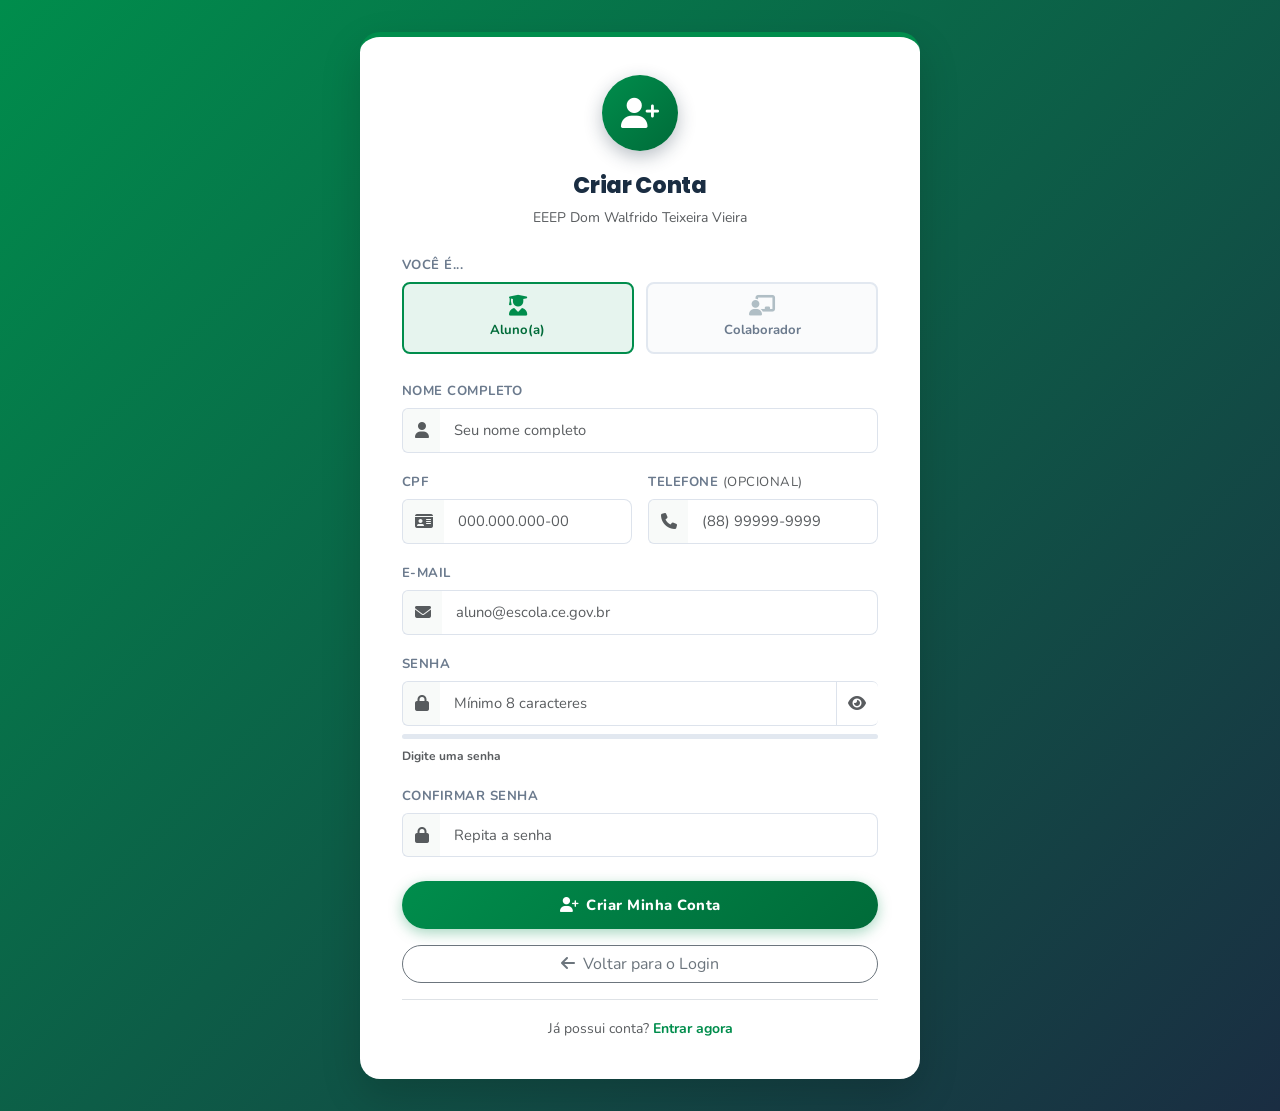
==== cadastro.html @ 2fcc6f38 "v2" ====
<!DOCTYPE html>
<html lang="pt-br">

<head>
    <meta charset="UTF-8">
    <meta name="viewport" content="width=device-width, initial-scale=1.0">
    <title>Cadastro — Ouvidoria EEEP Dom Walfrido</title>

    <link href="https://cdn.jsdelivr.net/npm/bootstrap@5.3.0/dist/css/bootstrap.min.css" rel="stylesheet">
    <link rel="stylesheet" href="https://cdnjs.cloudflare.com/ajax/libs/font-awesome/6.4.0/css/all.min.css">
    <link rel="stylesheet" href="https://cdnjs.cloudflare.com/ajax/libs/animate.css/4.1.1/animate.min.css">
    <link href="https://fonts.googleapis.com/css2?family=Nunito:wght@400;500;600;700;800&family=Poppins:wght@600;700;800&display=swap" rel="stylesheet">
    <link rel="stylesheet" href="assets/css/style.css">
    <style>
        /* Card de cadastro um pouco mais largo que o de login */
        .card-cadastro {
            background: var(--branco);
            border: none;
            border-radius: 20px;
            box-shadow: var(--sombra-lg);
            padding: 2.4rem 2.6rem;
            max-width: 560px;
            width: 100%;
            border-top: 5px solid var(--verde);
        }

        /* Fundo igual ao login */
        #tela-cadastro {
            background: linear-gradient(135deg, var(--verde) 0%, var(--azul) 100%);
            min-height: 100vh;
            display: flex;
            align-items: center;
            justify-content: center;
            padding: 2rem 1rem;
        }

        /* Indicador de força de senha */
        #forca-barra {
            height: 5px;
            border-radius: 99px;
            transition: all 0.4s ease;
            background: #e2e8f0;
        }
        #forca-barra.fraca   { background: #e74c3c; width: 33%;  }
        #forca-barra.media   { background: var(--dourado); width: 66%; }
        #forca-barra.forte   { background: var(--verde); width: 100%; }

        #forca-texto {
            font-size: .75rem;
            font-weight: 700;
            transition: color 0.3s;
        }

        /* Tipo de usuário */
        .tipo-selector {
            display: flex;
            gap: .75rem;
        }
        .tipo-btn {
            flex: 1;
            border: 2px solid #e2e8f0;
            border-radius: var(--radius-sm);
            padding: .7rem .5rem;
            text-align: center;
            cursor: pointer;
            transition: var(--transicao);
            font-size: .82rem;
            font-weight: 700;
            color: var(--texto-suave);
            background: #fafbfc;
        }
        .tipo-btn i {
            display: block;
            font-size: 1.3rem;
            margin-bottom: .3rem;
            color: #b0bec5;
            transition: var(--transicao);
        }
        .tipo-btn.ativo {
            border-color: var(--verde);
            background: var(--verde-claro);
            color: var(--verde-escuro);
        }
        .tipo-btn.ativo i { color: var(--verde); }
        input[type="radio"].tipo-radio { display: none; }
    </style>
</head>

<body>

    <!-- LOADER -->
    <div id="loader-overlay" class="d-none">
        <div class="spinner-border text-light" role="status"></div>
        <p>Criando sua conta...</p>
    </div>

    <section id="tela-cadastro" class="animate__animated animate__fadeIn">
        <div class="card-cadastro animate__animated animate__zoomIn">

            <!-- Cabeçalho -->
            <div class="text-center mb-4">
                <div class="login-icon" style="background: linear-gradient(135deg, var(--verde), var(--verde-escuro));">
                    <i class="fas fa-user-plus"></i>
                </div>
                <h2 class="login-titulo">Criar Conta</h2>
                <p class="text-muted small mb-0">EEEP Dom Walfrido Teixeira Vieira</p>
            </div>

            <!-- Feedback -->
            <div id="feedback-cadastro" class="d-none mb-3"></div>

            <form id="formCadastro" novalidate>

                <!-- Tipo de usuário -->
                <div class="mb-4">
                    <label class="form-label">Você é...</label>
                    <div class="tipo-selector">
                        <label class="tipo-btn ativo" id="btn-aluno">
                            <input class="tipo-radio" type="radio" name="tipo" value="aluno" checked>
                            <i class="fas fa-user-graduate"></i>
                            Aluno(a)
                        </label>
                        <label class="tipo-btn" id="btn-colaborador">
                            <input class="tipo-radio" type="radio" name="tipo" value="colaborador">
                            <i class="fas fa-chalkboard-teacher"></i>
                            Colaborador
                        </label>
                    </div>
                </div>

                <!-- Nome -->
                <div class="mb-3">
                    <label class="form-label">Nome Completo</label>
                    <div class="input-group">
                        <span class="input-group-text"><i class="fas fa-user text-muted"></i></span>
                        <input type="text" class="form-control" id="cadNome"
                            placeholder="Seu nome completo" required>
                    </div>
                </div>

                <!-- CPF e Telefone -->
                <div class="row g-3 mb-3">
                    <div class="col-md-6">
                        <label class="form-label">CPF</label>
                        <div class="input-group">
                            <span class="input-group-text"><i class="fas fa-id-card text-muted"></i></span>
                            <input type="text" class="form-control" id="cadCpf"
                                placeholder="000.000.000-00" maxlength="14" required>
                        </div>
                    </div>
                    <div class="col-md-6">
                        <label class="form-label">Telefone <span class="text-muted fw-normal">(opcional)</span></label>
                        <div class="input-group">
                            <span class="input-group-text"><i class="fas fa-phone text-muted"></i></span>
                            <input type="text" class="form-control" id="cadTelefone"
                                placeholder="(88) 99999-9999" maxlength="15">
                        </div>
                    </div>
                </div>

                <!-- E-mail -->
                <div class="mb-3">
                    <label class="form-label">E-mail</label>
                    <div class="input-group">
                        <span class="input-group-text"><i class="fas fa-envelope text-muted"></i></span>
                        <input type="email" class="form-control" id="cadEmail"
                            placeholder="aluno@escola.ce.gov.br" required>
                    </div>
                </div>

                <!-- Senha -->
                <div class="mb-1">
                    <label class="form-label">Senha</label>
                    <div class="input-group">
                        <span class="input-group-text"><i class="fas fa-lock text-muted"></i></span>
                        <input type="password" class="form-control" id="cadSenha"
                            placeholder="Mínimo 8 caracteres" required>
                        <button type="button" class="input-group-text bg-white border-start-0"
                            id="toggleSenha" style="cursor:pointer;">
                            <i class="fas fa-eye text-muted" id="iconeSenha"></i>
                        </button>
                    </div>
                </div>

                <!-- Força da senha -->
                <div class="mb-3">
                    <div id="forca-barra" class="mt-2 mb-1"></div>
                    <span id="forca-texto" class="text-muted">Digite uma senha</span>
                </div>

                <!-- Confirmar senha -->
                <div class="mb-4">
                    <label class="form-label">Confirmar Senha</label>
                    <div class="input-group">
                        <span class="input-group-text"><i class="fas fa-lock text-muted"></i></span>
                        <input type="password" class="form-control" id="cadConfirma"
                            placeholder="Repita a senha" required>
                    </div>
                    <div id="confirma-erro" class="d-none mt-1" style="font-size:.8rem; color:#e74c3c;">
                        <i class="fas fa-exclamation-circle me-1"></i>As senhas não coincidem.
                    </div>
                </div>

                <!-- Botão principal -->
                <button type="submit" class="btn-entrar w-100 mb-3">
                    <i class="fas fa-user-plus me-2"></i>Criar Minha Conta
                </button>

                <button type="button" class="btn btn-outline-secondary w-100 rounded-pill"
                    onclick="window.location.href='login.html'">
                    <i class="fas fa-arrow-left me-2"></i>Voltar para o Login
                </button>

                <div class="text-center border-top pt-3 mt-3">
                    <span class="small text-muted">Já possui conta? </span>
                    <a href="login.html" class="link-verde small">Entrar agora</a>
                </div>

            </form>
        </div>
    </section>

    <script src="https://code.jquery.com/jquery-3.7.1.min.js"></script>
    <script src="https://cdn.jsdelivr.net/npm/bootstrap@5.3.0/dist/js/bootstrap.bundle.min.js"></script>
    <script src="assets/js/cadastro.js"></script>
</body>
</html>
---- assets/css/style.css ----
/* ================================================
   OUVIDORIA DIGITAL — EEEP Dom Walfrido Teixeira
   Paleta oficial: Verde #008d4c · Azul #1a2d42
   ================================================ */

@import url('https://fonts.googleapis.com/css2?family=Nunito:wght@400;500;600;700;800&family=Poppins:wght@600;700;800&display=swap');

/* --- VARIÁVEIS -------------------------------- */
:root {
    --verde:        #008d4c;
    --verde-escuro: #006b39;
    --verde-claro:  #e6f4ee;
    --verde-borda:  #b3ddc8;
    --azul:         #1a2d42;
    --azul-medio:   #253d57;
    --dourado:      #f0b429;
    --dourado-claro:#fff8e6;
    --fundo:        #f0f4f2;
    --branco:       #ffffff;
    --texto:        #2c3e50;
    --texto-suave:  #6b7a8d;
    --sombra-sm:    0 2px 8px rgba(0,0,0,0.08);
    --sombra-md:    0 6px 20px rgba(0,0,0,0.12);
    --sombra-lg:    0 16px 40px rgba(0,0,0,0.16);
    --radius:       14px;
    --radius-sm:    8px;
    --transicao:    all 0.28s cubic-bezier(.4,0,.2,1);
}

/* --- RESET GLOBAL ----------------------------- */
*, *::before, *::after { box-sizing: border-box; margin: 0; padding: 0; }

body {
    font-family: 'Nunito', sans-serif;
    background: var(--fundo);
    color: var(--texto);
    overflow-x: hidden;
}

/* ================================================
   LOADER
   ================================================ */
#loader-overlay {
    position: fixed; inset: 0;
    background: rgba(0,141,76,0.96);
    z-index: 9999;
    display: flex;
    align-items: center;
    justify-content: center;
    flex-direction: column;
    gap: 1rem;
    backdrop-filter: blur(6px);
}
#loader-overlay .spinner-border { width: 3.5rem; height: 3.5rem; border-width: .35em; }
#loader-overlay p { color: #fff; font-weight: 700; font-size: 1rem; letter-spacing: .5px; margin: 0; }

/* ================================================
   TELA DE APRESENTAÇÃO (HERO)
   ================================================ */
#tela-apresentacao {
    background: url('../img/escola.jpg') center/cover no-repeat;
    min-height: 100vh;
    position: relative;
}
.hero-overlay {
    min-height: 100vh;
    background: linear-gradient(
        135deg,
        rgba(0,141,76,0.82) 0%,
        rgba(26,45,66,0.88) 100%
    );
    display: flex;
    align-items: center;
    justify-content: center;
    padding: 2rem 1rem;
}

/* Card hero */
.card-hero {
    background: rgba(255,255,255,0.97);
    border: none;
    border-radius: 20px;
    box-shadow: var(--sombra-lg);
    padding: 2.5rem 2.8rem;
    max-width: 680px;
    width: 100%;
    border-top: 5px solid var(--verde);
    position: relative;
    overflow: hidden;
}
.card-hero::before {
    content: '';
    position: absolute;
    top: -60px; right: -60px;
    width: 160px; height: 160px;
    border-radius: 50%;
    background: var(--verde-claro);
    z-index: 0;
}

.hero-icon {
    width: 80px; height: 80px;
    background: linear-gradient(135deg, var(--verde), var(--verde-escuro));
    border-radius: 50%;
    display: flex; align-items: center; justify-content: center;
    font-size: 2rem; color: #fff;
    margin: 0 auto 1.2rem;
    box-shadow: 0 6px 20px rgba(0,141,76,0.35);
    position: relative; z-index: 1;
}

.hero-titulo {
    font-family: 'Poppins', sans-serif;
    font-size: 1.7rem;
    font-weight: 800;
    color: var(--verde);
    position: relative; z-index: 1;
}
.hero-subtitulo {
    color: var(--texto-suave);
    font-size: .95rem;
    font-weight: 600;
    letter-spacing: .3px;
    position: relative; z-index: 1;
}
.hero-desc {
    font-size: .93rem;
    color: #4a5568;
    line-height: 1.65;
    position: relative; z-index: 1;
}

/* Botões de escolha */
.btn-hero {
    border: 2px solid;
    border-radius: var(--radius);
    padding: 1.1rem 1rem;
    font-weight: 700;
    font-size: .9rem;
    letter-spacing: .3px;
    transition: var(--transicao);
    display: flex; flex-direction: column;
    align-items: center; gap: .4rem;
    width: 100%;
}
.btn-hero i { font-size: 1.6rem; }
.btn-hero-anonimo {
    border-color: var(--verde);
    color: var(--verde);
    background: transparent;
}
.btn-hero-anonimo:hover {
    background: var(--verde);
    color: #fff;
    transform: translateY(-3px);
    box-shadow: 0 8px 20px rgba(0,141,76,0.3);
}
.btn-hero-login {
    background: var(--verde);
    border-color: var(--verde);
    color: #fff;
}
.btn-hero-login:hover {
    background: var(--verde-escuro);
    border-color: var(--verde-escuro);
    transform: translateY(-3px);
    box-shadow: 0 8px 20px rgba(0,141,76,0.3);
}

/* Chips de tipo */
.tipo-chips {
    display: flex;
    flex-wrap: wrap;
    gap: .5rem;
    justify-content: center;
    margin-bottom: 1.4rem;
}
.chip {
    font-size: .75rem;
    font-weight: 700;
    padding: .3rem .75rem;
    border-radius: 99px;
    letter-spacing: .3px;
}
.chip-verde   { background: var(--verde-claro); color: var(--verde-escuro); }
.chip-amarelo { background: var(--dourado-claro); color: #a05c00; }
.chip-azul    { background: #e8eef5; color: var(--azul); }
.chip-vermelho{ background: #fdecea; color: #c0392b; }

/* ================================================
   TELA DE LOGIN
   ================================================ */
#tela-login {
    background: linear-gradient(135deg, var(--verde) 0%, var(--azul) 100%);
    min-height: 100vh;
    display: flex;
    align-items: center;
    justify-content: center;
    padding: 2rem 1rem;
}

.card-login {
    background: var(--branco);
    border: none;
    border-radius: 20px;
    box-shadow: var(--sombra-lg);
    padding: 2.6rem 2.4rem;
    max-width: 440px;
    width: 100%;
    border-top: 5px solid var(--dourado);
}

.login-icon {
    width: 76px; height: 76px;
    background: linear-gradient(135deg, var(--azul), var(--azul-medio));
    border-radius: 50%;
    display: flex; align-items: center; justify-content: center;
    font-size: 1.9rem; color: #fff;
    margin: 0 auto 1.3rem;
    box-shadow: 0 6px 18px rgba(26,45,66,0.3);
}

.login-titulo {
    font-family: 'Poppins', sans-serif;
    font-weight: 800;
    font-size: 1.4rem;
    color: var(--azul);
    letter-spacing: -.3px;
}

/* Inputs customizados */
.form-control, .form-select {
    border-radius: var(--radius-sm);
    border: 1.5px solid #dde3ec;
    padding: .65rem .9rem;
    font-size: .92rem;
    font-family: 'Nunito', sans-serif;
    transition: var(--transicao);
}
.form-control:focus, .form-select:focus {
    border-color: var(--verde);
    box-shadow: 0 0 0 3px rgba(0,141,76,0.12);
    outline: none;
}
.input-group-text {
    border: 1.5px solid #dde3ec;
    background: #f8faf9;
    border-right: none;
}
.input-group .form-control {
    border-left: none;
}

.form-label {
    font-size: .82rem;
    font-weight: 700;
    text-transform: uppercase;
    letter-spacing: .5px;
    color: var(--texto-suave);
    margin-bottom: .4rem;
}

/* Botão login principal */
.btn-entrar {
    background: linear-gradient(135deg, var(--verde), var(--verde-escuro));
    border: none;
    border-radius: 99px;
    padding: .8rem 1.5rem;
    font-weight: 800;
    font-size: .92rem;
    letter-spacing: .5px;
    color: #fff;
    transition: var(--transicao);
    box-shadow: 0 4px 14px rgba(0,141,76,0.35);
}
.btn-entrar:hover {
    transform: translateY(-2px);
    box-shadow: 0 8px 22px rgba(0,141,76,0.4);
    color: #fff;
}
.btn-entrar:active { transform: scale(.97); }

.link-verde { color: var(--verde); font-weight: 700; text-decoration: none; }
.link-verde:hover { color: var(--verde-escuro); text-decoration: underline; }
.link-suave { color: var(--texto-suave); font-size: .85rem; text-decoration: none; }
.link-suave:hover { color: var(--verde); }

/* ================================================
   NAVBAR
   ================================================ */
.navbar-eeep {
    background: var(--azul) !important;
    border-bottom: 3px solid var(--verde);
    padding: .6rem 1.5rem;
    position: sticky;
    top: 0;
    z-index: 1030;
    box-shadow: 0 2px 12px rgba(0,0,0,0.2);
}
.navbar-brand-texto {
    font-family: 'Poppins', sans-serif;
    font-size: 1.05rem;
    font-weight: 800;
    color: #fff !important;
    letter-spacing: .3px;
    display: flex;
    align-items: center;
    gap: .6rem;
}
.navbar-brand-texto .badge-escola {
    font-size: .65rem;
    font-weight: 700;
    background: var(--verde);
    color: #fff;
    border-radius: 6px;
    padding: .25rem .55rem;
    letter-spacing: .3px;
}
.btn-sair {
    background: transparent;
    border: 1.5px solid rgba(255,255,255,.3);
    color: rgba(255,255,255,.85);
    font-size: .82rem;
    font-weight: 700;
    border-radius: 99px;
    padding: .35rem .9rem;
    transition: var(--transicao);
}
.btn-sair:hover {
    background: rgba(255,255,255,.1);
    border-color: rgba(255,255,255,.6);
    color: #fff;
}

/* ================================================
   SIDEBAR
   ================================================ */
.sidebar {
    background: var(--branco);
    border-right: 1px solid #e2e8f0;
    height: calc(100vh - 58px);
    position: sticky;
    top: 58px;
    overflow-y: auto;
    padding: 1rem 0;
}

.sidebar-label {
    font-size: .7rem;
    font-weight: 800;
    letter-spacing: 1.2px;
    color: #b0bec5;
    text-transform: uppercase;
    padding: .8rem 1.4rem .3rem;
    margin-top: .5rem;
}

.sidebar .nav-link {
    display: flex;
    align-items: center;
    gap: .75rem;
    color: var(--texto-suave);
    font-size: .9rem;
    font-weight: 600;
    padding: .7rem 1.4rem;
    border-radius: 0;
    border-left: 3px solid transparent;
    transition: var(--transicao);
    margin: .1rem 0;
}
.sidebar .nav-link i {
    width: 20px;
    text-align: center;
    font-size: 1rem;
    color: #b0bec5;
    transition: var(--transicao);
}
.sidebar .nav-link:hover {
    background: var(--verde-claro);
    color: var(--verde);
    border-left-color: var(--verde-borda);
}
.sidebar .nav-link:hover i { color: var(--verde); }
.sidebar .nav-link.active {
    background: var(--verde-claro);
    color: var(--verde-escuro);
    border-left-color: var(--verde);
    font-weight: 800;
}
.sidebar .nav-link.active i { color: var(--verde); }

/* ================================================
   ÁREA PRINCIPAL (MAIN)
   ================================================ */
.main-content {
    padding: 2rem 1.8rem;
    min-height: calc(100vh - 58px);
}

/* Cabeçalho de seção */
.section-header {
    display: flex;
    align-items: center;
    justify-content: space-between;
    margin-bottom: 1.8rem;
    padding-bottom: 1rem;
    border-bottom: 2px solid #e8eef4;
}
.section-title {
    font-family: 'Poppins', sans-serif;
    font-size: 1.35rem;
    font-weight: 800;
    color: var(--azul);
    margin: 0;
}
.section-title span {
    font-size: .8rem;
    font-weight: 600;
    color: var(--texto-suave);
    display: block;
    margin-top: .1rem;
    font-family: 'Nunito', sans-serif;
}

/* ================================================
   CARDS DE ESTATÍSTICAS
   ================================================ */
.stat-card {
    background: var(--branco);
    border-radius: var(--radius);
    padding: 1.4rem 1.6rem;
    box-shadow: var(--sombra-sm);
    border: 1px solid #edf2f7;
    position: relative;
    overflow: hidden;
    transition: var(--transicao);
}
.stat-card:hover {
    transform: translateY(-3px);
    box-shadow: var(--sombra-md);
}
.stat-card::after {
    content: '';
    position: absolute;
    top: 0; left: 0;
    width: 4px; height: 100%;
}
.stat-card.verde::after  { background: var(--verde); }
.stat-card.azul::after   { background: var(--azul); }
.stat-card.dourado::after{ background: var(--dourado); }
.stat-card.vermelho::after{ background: #e74c3c; }

.stat-label {
    font-size: .72rem;
    font-weight: 800;
    text-transform: uppercase;
    letter-spacing: .8px;
    color: var(--texto-suave);
    margin-bottom: .4rem;
}
.stat-valor {
    font-family: 'Poppins', sans-serif;
    font-size: 2rem;
    font-weight: 800;
    color: var(--azul);
    line-height: 1;
}
.stat-icone {
    position: absolute;
    top: 1.2rem; right: 1.2rem;
    font-size: 2rem;
    opacity: .1;
    color: var(--azul);
}

/* ================================================
   CARDS GENÉRICOS
   ================================================ */
.card-secao {
    background: var(--branco);
    border-radius: var(--radius);
    box-shadow: var(--sombra-sm);
    border: 1px solid #edf2f7;
    overflow: hidden;
}
.card-secao .card-header-custom {
    padding: 1.1rem 1.5rem;
    border-bottom: 1px solid #edf2f7;
    font-weight: 700;
    font-size: .9rem;
    color: var(--azul);
    background: #fafbfc;
    display: flex;
    align-items: center;
    gap: .5rem;
}
.card-secao .card-body-custom {
    padding: 1.5rem;
}

/* ================================================
   TABELAS
   ================================================ */
.tabela-custom {
    width: 100%;
    border-collapse: separate;
    border-spacing: 0;
    font-size: .88rem;
}
.tabela-custom thead th {
    background: #f8fafc;
    color: var(--texto-suave);
    font-size: .72rem;
    font-weight: 800;
    text-transform: uppercase;
    letter-spacing: .8px;
    padding: .85rem 1rem;
    border-bottom: 2px solid #e2e8f0;
}
.tabela-custom tbody tr {
    transition: var(--transicao);
}
.tabela-custom tbody tr:hover {
    background: var(--verde-claro);
}
.tabela-custom tbody td {
    padding: .85rem 1rem;
    border-bottom: 1px solid #f0f4f2;
    vertical-align: middle;
    color: var(--texto);
}
.protocolo-badge {
    font-family: 'Poppins', sans-serif;
    font-size: .82rem;
    font-weight: 700;
    color: var(--azul);
    background: #e8eef5;
    border-radius: 6px;
    padding: .2rem .55rem;
}

/* Badges de status e tipo */
.badge-status, .badge-tipo {
    font-size: .72rem;
    font-weight: 700;
    padding: .35rem .7rem;
    border-radius: 99px;
    letter-spacing: .2px;
}
.s-recebido    { background: #e3f2fd; color: #1565c0; }
.s-analise     { background: #fff8e1; color: #f57f17; }
.s-andamento   { background: #e8f5e9; color: #2e7d32; }
.s-concluido   { background: #e8f5e9; color: #1b5e20; }
.s-arquivado   { background: #f3e5f5; color: #6a1b9a; }

.t-reclamacao { background: #fdecea; color: #c0392b; }
.t-sugestao   { background: #e8f5e9; color: #1b7a3e; }
.t-denuncia   { background: #fef9e7; color: #9a7d0a; }
.t-elogio     { background: #e8f4fd; color: #1a6ea5; }

/* ================================================
   BOTÕES GERAIS
   ================================================ */
.btn-verde {
    background: var(--verde);
    border: none;
    color: #fff;
    font-weight: 700;
    border-radius: var(--radius-sm);
    padding: .6rem 1.3rem;
    font-size: .88rem;
    transition: var(--transicao);
}
.btn-verde:hover {
    background: var(--verde-escuro);
    color: #fff;
    transform: translateY(-1px);
    box-shadow: 0 4px 12px rgba(0,141,76,0.3);
}
.btn-verde-outline {
    background: transparent;
    border: 1.5px solid var(--verde);
    color: var(--verde);
    font-weight: 700;
    border-radius: var(--radius-sm);
    padding: .6rem 1.3rem;
    font-size: .88rem;
    transition: var(--transicao);
}
.btn-verde-outline:hover {
    background: var(--verde);
    color: #fff;
}
.btn-azul {
    background: var(--azul);
    border: none;
    color: #fff;
    font-weight: 700;
    border-radius: var(--radius-sm);
    padding: .6rem 1.3rem;
    font-size: .88rem;
    transition: var(--transicao);
}
.btn-azul:hover {
    background: var(--azul-medio);
    color: #fff;
    transform: translateY(-1px);
}
.btn-sm-icone {
    width: 34px; height: 34px;
    border-radius: var(--radius-sm);
    border: 1.5px solid #e2e8f0;
    background: #fff;
    color: var(--texto-suave);
    display: inline-flex; align-items: center; justify-content: center;
    font-size: .85rem;
    transition: var(--transicao);
}
.btn-sm-icone:hover {
    background: var(--verde-claro);
    border-color: var(--verde-borda);
    color: var(--verde);
}

/* ================================================
   FORMULÁRIO DE MANIFESTAÇÃO
   ================================================ */
.form-manifestacao .form-control,
.form-manifestacao .form-select {
    border-radius: var(--radius-sm);
}
.form-manifestacao textarea { resize: vertical; min-height: 120px; }

.switch-anonimo {
    border: 1.5px solid var(--dourado);
    border-left: 5px solid var(--dourado);
    background: var(--dourado-claro);
    border-radius: var(--radius-sm);
    padding: .9rem 1.1rem;
    margin-bottom: 1.2rem;
    display: flex;
    align-items: center;
    gap: .75rem;
}
.switch-anonimo .form-check-input:checked {
    background-color: var(--dourado);
    border-color: var(--dourado);
}
.switch-anonimo label {
    font-weight: 700;
    font-size: .9rem;
    color: #8a6000;
    cursor: pointer;
}

/* ================================================
   BUSCA DE PROTOCOLO
   ================================================ */
.card-protocolo {
    max-width: 560px;
    margin: 0 auto;
}
.resultado-protocolo {
    border: 1.5px solid var(--verde-borda);
    border-radius: var(--radius);
    padding: 1.4rem;
    background: var(--verde-claro);
}
.resultado-protocolo .titulo-proto {
    font-weight: 800;
    color: var(--verde-escuro);
    display: flex; align-items: center; gap: .5rem;
    margin-bottom: .8rem;
}
.resultado-protocolo .info-row {
    display: flex;
    justify-content: space-between;
    font-size: .88rem;
    border-bottom: 1px solid var(--verde-borda);
    padding: .4rem 0;
}
.resultado-protocolo .info-row:last-child { border: none; }
.resultado-protocolo .info-row strong { color: var(--azul); font-weight: 700; }

/* ================================================
   PERFIL
   ================================================ */
.avatar-perfil {
    width: 90px; height: 90px;
    background: linear-gradient(135deg, var(--verde), var(--azul));
    border-radius: 50%;
    display: flex; align-items: center; justify-content: center;
    font-size: 2.4rem; color: #fff;
    margin: 0 auto 1rem;
    box-shadow: 0 6px 18px rgba(0,0,0,0.15);
}

/* ================================================
   ALERT & FEEDBACK
   ================================================ */
.alerta-sucesso {
    background: var(--verde-claro);
    border: 1.5px solid var(--verde-borda);
    border-left: 5px solid var(--verde);
    border-radius: var(--radius-sm);
    padding: 1rem 1.2rem;
    color: var(--verde-escuro);
    font-weight: 600;
    font-size: .9rem;
}
.alerta-erro {
    background: #fdecea;
    border: 1.5px solid #f5c6cb;
    border-left: 5px solid #e74c3c;
    border-radius: var(--radius-sm);
    padding: 1rem 1.2rem;
    color: #c0392b;
    font-weight: 600;
    font-size: .9rem;
}

/* ================================================
   RESPONSIVIDADE
   ================================================ */
@media (max-width: 768px) {
    .sidebar {
        position: relative !important;
        top: 0;
        height: auto;
        border-right: none;
        border-bottom: 1px solid #e2e8f0;
    }
    .main-content { padding: 1.2rem 1rem; }
    .card-hero { padding: 1.8rem 1.4rem; }
    .card-login { padding: 2rem 1.5rem; }
    .section-title { font-size: 1.15rem; }
}

/* ================================================
   ANIMAÇÕES
   ================================================ */
@keyframes fadeSlideUp {
    from { opacity: 0; transform: translateY(16px); }
    to   { opacity: 1; transform: translateY(0); }
}
.fade-in-up {
    animation: fadeSlideUp .4s ease both;
}

/* Scrollbar personalizado */
::-webkit-scrollbar { width: 6px; height: 6px; }
::-webkit-scrollbar-track { background: #f0f4f2; }
::-webkit-scrollbar-thumb { background: var(--verde-borda); border-radius: 99px; }
::-webkit-scrollbar-thumb:hover { background: var(--verde); }
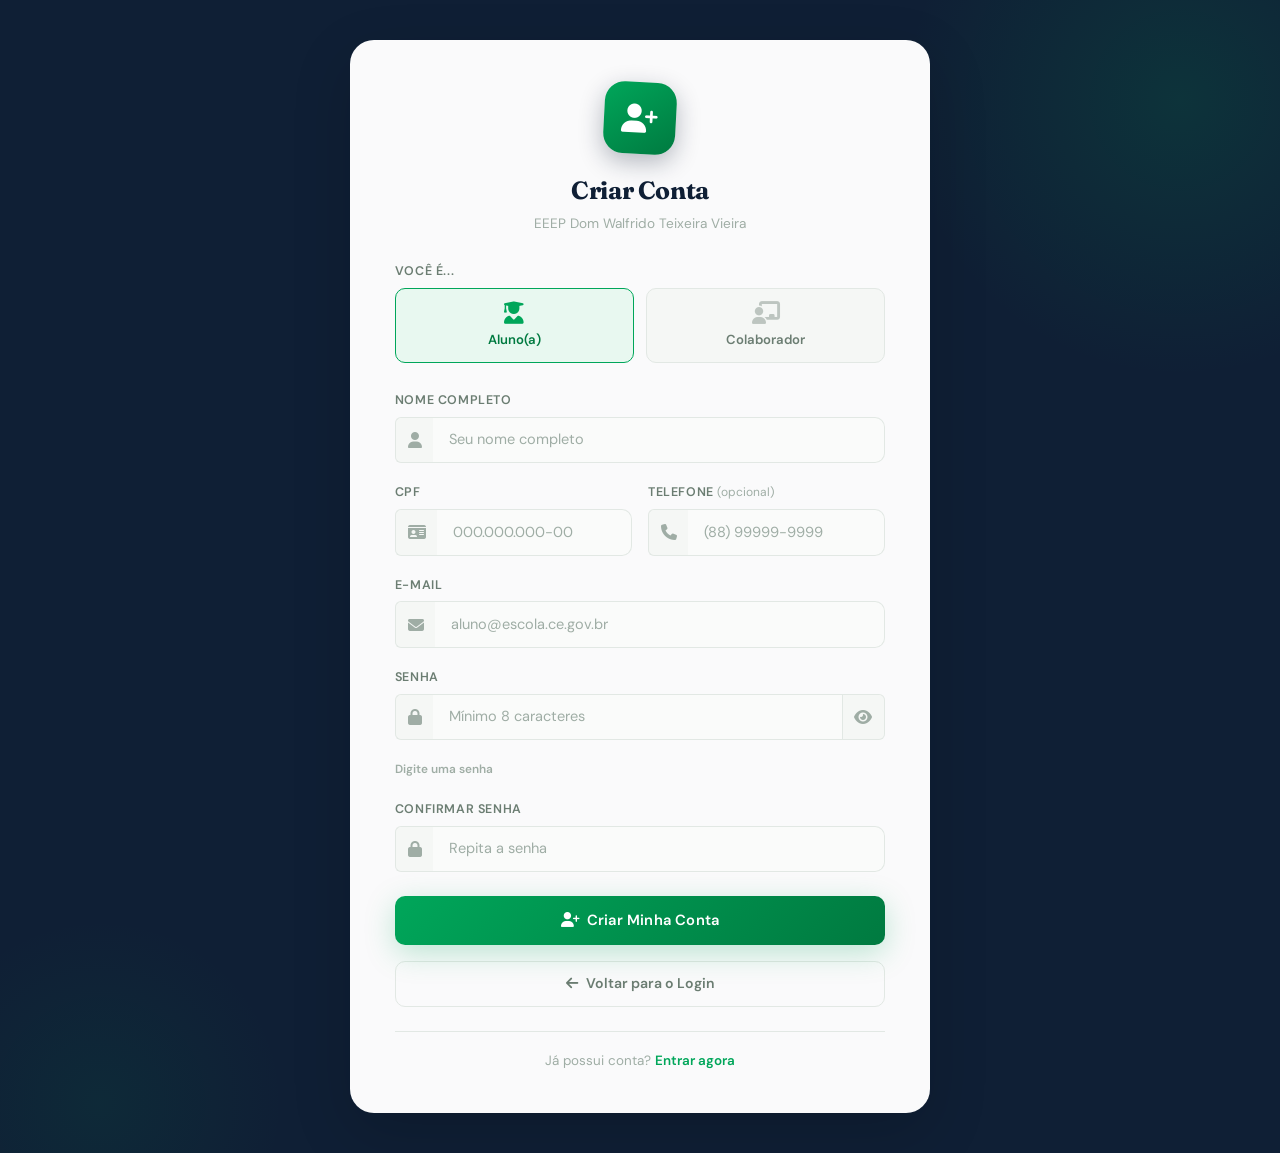
==== commit c7de4143: "v6" ====
--- a/cadastro.html
+++ b/cadastro.html
@@ -1,227 +1,218 @@
 <!DOCTYPE html>
 <html lang="pt-br">
-
 <head>
     <meta charset="UTF-8">
     <meta name="viewport" content="width=device-width, initial-scale=1.0">
     <title>Cadastro — Ouvidoria EEEP Dom Walfrido</title>
-
     <link href="https://cdn.jsdelivr.net/npm/bootstrap@5.3.0/dist/css/bootstrap.min.css" rel="stylesheet">
     <link rel="stylesheet" href="https://cdnjs.cloudflare.com/ajax/libs/font-awesome/6.4.0/css/all.min.css">
     <link rel="stylesheet" href="https://cdnjs.cloudflare.com/ajax/libs/animate.css/4.1.1/animate.min.css">
-    <link href="https://fonts.googleapis.com/css2?family=Nunito:wght@400;500;600;700;800&family=Poppins:wght@600;700;800&display=swap" rel="stylesheet">
+    <link href="https://fonts.googleapis.com/css2?family=DM+Sans:opsz,wght@9..40,300;9..40,400;9..40,500;9..40,600;9..40,700&family=Fraunces:opsz,wght@9..144,300;9..144,600;9..144,700&display=swap" rel="stylesheet">
     <link rel="stylesheet" href="assets/css/style.css">
     <style>
-        /* Card de cadastro um pouco mais largo que o de login */
-        .card-cadastro {
-            background: var(--branco);
-            border: none;
-            border-radius: 20px;
-            box-shadow: var(--sombra-lg);
-            padding: 2.4rem 2.6rem;
-            max-width: 560px;
-            width: 100%;
-            border-top: 5px solid var(--verde);
-        }
-
-        /* Fundo igual ao login */
         #tela-cadastro {
-            background: linear-gradient(135deg, var(--verde) 0%, var(--azul) 100%);
+            background: var(--azul);
             min-height: 100vh;
             display: flex;
             align-items: center;
             justify-content: center;
-            padding: 2rem 1rem;
-        }
-
-        /* Indicador de força de senha */
+            padding: 2.5rem 1rem;
+            position: relative;
+            overflow: hidden;
+        }
+        #tela-cadastro::before {
+            content: '';
+            position: absolute;
+            width: 600px; height: 600px;
+            border-radius: 50%;
+            background: radial-gradient(circle, rgba(0,166,90,.15) 0%, transparent 65%);
+            top: -200px; right: -200px;
+            pointer-events: none;
+        }
+        #tela-cadastro::after {
+            content: '';
+            position: absolute;
+            width: 400px; height: 400px;
+            border-radius: 50%;
+            background: radial-gradient(circle, rgba(0,166,90,.08) 0%, transparent 65%);
+            bottom: -150px; left: -100px;
+            pointer-events: none;
+        }
+        .card-cadastro {
+            background: rgba(255,255,255,.98);
+            border: none;
+            border-radius: 24px;
+            box-shadow: var(--sombra-lg);
+            padding: 2.6rem 2.8rem;
+            max-width: 580px;
+            width: 100%;
+            position: relative;
+            z-index: 1;
+        }
         #forca-barra {
-            height: 5px;
+            height: 4px;
             border-radius: 99px;
-            transition: all 0.4s ease;
-            background: #e2e8f0;
-        }
-        #forca-barra.fraca   { background: #e74c3c; width: 33%;  }
-        #forca-barra.media   { background: var(--dourado); width: 66%; }
-        #forca-barra.forte   { background: var(--verde); width: 100%; }
-
-        #forca-texto {
-            font-size: .75rem;
-            font-weight: 700;
-            transition: color 0.3s;
-        }
-
-        /* Tipo de usuário */
-        .tipo-selector {
-            display: flex;
-            gap: .75rem;
-        }
+            transition: all .4s ease;
+            background: var(--borda);
+            width: 0;
+        }
+        #forca-barra.fraca  { background: #ef4444; width: 33%; }
+        #forca-barra.media  { background: var(--dourado); width: 66%; }
+        #forca-barra.forte  { background: var(--verde); width: 100%; }
+        #forca-texto { font-size: .74rem; font-weight: 600; transition: color .3s; }
+
+        .tipo-selector { display: flex; gap: .75rem; }
         .tipo-btn {
             flex: 1;
-            border: 2px solid #e2e8f0;
+            border: 1.5px solid var(--borda);
             border-radius: var(--radius-sm);
-            padding: .7rem .5rem;
+            padding: .8rem .5rem;
             text-align: center;
             cursor: pointer;
             transition: var(--transicao);
             font-size: .82rem;
-            font-weight: 700;
+            font-weight: 600;
             color: var(--texto-suave);
-            background: #fafbfc;
-        }
-        .tipo-btn i {
-            display: block;
-            font-size: 1.3rem;
-            margin-bottom: .3rem;
-            color: #b0bec5;
-            transition: var(--transicao);
-        }
-        .tipo-btn.ativo {
-            border-color: var(--verde);
-            background: var(--verde-claro);
-            color: var(--verde-escuro);
-        }
-        .tipo-btn.ativo i { color: var(--verde); }
+            background: var(--fundo);
+        }
+        .tipo-btn i { display: block; font-size: 1.4rem; margin-bottom: .35rem; opacity: .4; transition: var(--transicao); }
+        .tipo-btn.ativo { border-color: var(--verde); background: var(--verde-claro); color: var(--verde-escuro); }
+        .tipo-btn.ativo i { opacity: 1; color: var(--verde); }
         input[type="radio"].tipo-radio { display: none; }
+
+        @media (max-width: 600px) {
+            .card-cadastro { padding: 2rem 1.5rem; border-radius: 20px; }
+        }
     </style>
 </head>
-
 <body>
 
-    <!-- LOADER -->
-    <div id="loader-overlay" class="d-none">
-        <div class="spinner-border text-light" role="status"></div>
-        <p>Criando sua conta...</p>
+<!-- LOADER -->
+<div id="loader-overlay" class="d-none">
+    <div class="spinner-border" role="status"></div>
+    <p>Criando sua conta...</p>
+</div>
+
+<section id="tela-cadastro">
+    <div class="card-cadastro animate__animated animate__fadeInUp">
+
+        <div class="text-center mb-4">
+            <div class="login-icon" style="background:linear-gradient(145deg,var(--verde),var(--verde-escuro))">
+                <i class="fas fa-user-plus"></i>
+            </div>
+            <h2 class="login-titulo">Criar Conta</h2>
+            <p style="color:var(--texto-muted);font-size:.85rem;margin-top:.3rem">EEEP Dom Walfrido Teixeira Vieira</p>
+        </div>
+
+        <div id="feedback-cadastro" class="d-none mb-3"></div>
+
+        <form id="formCadastro" novalidate>
+
+            <!-- Tipo -->
+            <div class="mb-4">
+                <label class="form-label">Você é...</label>
+                <div class="tipo-selector">
+                    <label class="tipo-btn ativo" id="btn-aluno">
+                        <input class="tipo-radio" type="radio" name="tipo" value="aluno" checked>
+                        <i class="fas fa-user-graduate"></i>
+                        Aluno(a)
+                    </label>
+                    <label class="tipo-btn" id="btn-colaborador">
+                        <input class="tipo-radio" type="radio" name="tipo" value="colaborador">
+                        <i class="fas fa-chalkboard-teacher"></i>
+                        Colaborador
+                    </label>
+                </div>
+            </div>
+
+            <!-- Nome -->
+            <div class="mb-3">
+                <label class="form-label">Nome Completo</label>
+                <div class="input-group">
+                    <span class="input-group-text"><i class="fas fa-user"></i></span>
+                    <input type="text" class="form-control" id="cadNome" placeholder="Seu nome completo" required>
+                </div>
+            </div>
+
+            <!-- CPF + Telefone -->
+            <div class="row g-3 mb-3">
+                <div class="col-md-6">
+                    <label class="form-label">CPF</label>
+                    <div class="input-group">
+                        <span class="input-group-text"><i class="fas fa-id-card"></i></span>
+                        <input type="text" class="form-control" id="cadCpf" placeholder="000.000.000-00" maxlength="14" required>
+                    </div>
+                </div>
+                <div class="col-md-6">
+                    <label class="form-label">Telefone <span style="color:var(--texto-muted);font-weight:400;font-size:.75rem;text-transform:none;letter-spacing:0">(opcional)</span></label>
+                    <div class="input-group">
+                        <span class="input-group-text"><i class="fas fa-phone"></i></span>
+                        <input type="text" class="form-control" id="cadTelefone" placeholder="(88) 99999-9999" maxlength="15">
+                    </div>
+                </div>
+            </div>
+
+            <!-- E-mail -->
+            <div class="mb-3">
+                <label class="form-label">E-mail</label>
+                <div class="input-group">
+                    <span class="input-group-text"><i class="fas fa-envelope"></i></span>
+                    <input type="email" class="form-control" id="cadEmail" placeholder="aluno@escola.ce.gov.br" required>
+                </div>
+            </div>
+
+            <!-- Senha -->
+            <div class="mb-1">
+                <label class="form-label">Senha</label>
+                <div class="input-group">
+                    <span class="input-group-text"><i class="fas fa-lock"></i></span>
+                    <input type="password" class="form-control" id="cadSenha" placeholder="Mínimo 8 caracteres" required>
+                    <button type="button" class="input-group-text" id="toggleSenha"
+                        style="cursor:pointer;background:var(--fundo);border:1.5px solid var(--borda);border-left:none">
+                        <i class="fas fa-eye" id="iconeSenha" style="color:var(--texto-muted)"></i>
+                    </button>
+                </div>
+            </div>
+            <div class="mb-3">
+                <div id="forca-barra" class="mt-2 mb-1"></div>
+                <span id="forca-texto" style="color:var(--texto-muted)">Digite uma senha</span>
+            </div>
+
+            <!-- Confirmar senha -->
+            <div class="mb-4">
+                <label class="form-label">Confirmar Senha</label>
+                <div class="input-group">
+                    <span class="input-group-text"><i class="fas fa-lock"></i></span>
+                    <input type="password" class="form-control" id="cadConfirma" placeholder="Repita a senha" required>
+                </div>
+                <div id="confirma-erro" class="d-none mt-1" style="font-size:.78rem;color:#ef4444">
+                    <i class="fas fa-exclamation-circle me-1"></i>As senhas não coincidem.
+                </div>
+            </div>
+
+            <button type="submit" class="btn-entrar w-100 mb-3">
+                <i class="fas fa-user-plus me-2"></i>Criar Minha Conta
+            </button>
+
+            <button type="button" class="w-100 mb-4"
+                style="background:transparent;border:1.5px solid var(--borda);color:var(--texto-suave);font-weight:600;border-radius:var(--radius-sm);padding:.7rem;font-size:.88rem;transition:var(--transicao);cursor:pointer"
+                onmouseover="this.style.borderColor='var(--verde)';this.style.color='var(--verde)'"
+                onmouseout="this.style.borderColor='var(--borda)';this.style.color='var(--texto-suave)'"
+                onclick="window.location.href='login.html'">
+                <i class="fas fa-arrow-left me-2"></i>Voltar para o Login
+            </button>
+
+            <div class="text-center pt-3" style="border-top:1px solid var(--borda)">
+                <span style="font-size:.84rem;color:var(--texto-muted)">Já possui conta? </span>
+                <a href="login.html" class="link-verde" style="font-size:.84rem">Entrar agora</a>
+            </div>
+
+        </form>
     </div>
-
-    <section id="tela-cadastro" class="animate__animated animate__fadeIn">
-        <div class="card-cadastro animate__animated animate__zoomIn">
-
-            <!-- Cabeçalho -->
-            <div class="text-center mb-4">
-                <div class="login-icon" style="background: linear-gradient(135deg, var(--verde), var(--verde-escuro));">
-                    <i class="fas fa-user-plus"></i>
-                </div>
-                <h2 class="login-titulo">Criar Conta</h2>
-                <p class="text-muted small mb-0">EEEP Dom Walfrido Teixeira Vieira</p>
-            </div>
-
-            <!-- Feedback -->
-            <div id="feedback-cadastro" class="d-none mb-3"></div>
-
-            <form id="formCadastro" novalidate>
-
-                <!-- Tipo de usuário -->
-                <div class="mb-4">
-                    <label class="form-label">Você é...</label>
-                    <div class="tipo-selector">
-                        <label class="tipo-btn ativo" id="btn-aluno">
-                            <input class="tipo-radio" type="radio" name="tipo" value="aluno" checked>
-                            <i class="fas fa-user-graduate"></i>
-                            Aluno(a)
-                        </label>
-                        <label class="tipo-btn" id="btn-colaborador">
-                            <input class="tipo-radio" type="radio" name="tipo" value="colaborador">
-                            <i class="fas fa-chalkboard-teacher"></i>
-                            Colaborador
-                        </label>
-                    </div>
-                </div>
-
-                <!-- Nome -->
-                <div class="mb-3">
-                    <label class="form-label">Nome Completo</label>
-                    <div class="input-group">
-                        <span class="input-group-text"><i class="fas fa-user text-muted"></i></span>
-                        <input type="text" class="form-control" id="cadNome"
-                            placeholder="Seu nome completo" required>
-                    </div>
-                </div>
-
-                <!-- CPF e Telefone -->
-                <div class="row g-3 mb-3">
-                    <div class="col-md-6">
-                        <label class="form-label">CPF</label>
-                        <div class="input-group">
-                            <span class="input-group-text"><i class="fas fa-id-card text-muted"></i></span>
-                            <input type="text" class="form-control" id="cadCpf"
-                                placeholder="000.000.000-00" maxlength="14" required>
-                        </div>
-                    </div>
-                    <div class="col-md-6">
-                        <label class="form-label">Telefone <span class="text-muted fw-normal">(opcional)</span></label>
-                        <div class="input-group">
-                            <span class="input-group-text"><i class="fas fa-phone text-muted"></i></span>
-                            <input type="text" class="form-control" id="cadTelefone"
-                                placeholder="(88) 99999-9999" maxlength="15">
-                        </div>
-                    </div>
-                </div>
-
-                <!-- E-mail -->
-                <div class="mb-3">
-                    <label class="form-label">E-mail</label>
-                    <div class="input-group">
-                        <span class="input-group-text"><i class="fas fa-envelope text-muted"></i></span>
-                        <input type="email" class="form-control" id="cadEmail"
-                            placeholder="aluno@escola.ce.gov.br" required>
-                    </div>
-                </div>
-
-                <!-- Senha -->
-                <div class="mb-1">
-                    <label class="form-label">Senha</label>
-                    <div class="input-group">
-                        <span class="input-group-text"><i class="fas fa-lock text-muted"></i></span>
-                        <input type="password" class="form-control" id="cadSenha"
-                            placeholder="Mínimo 8 caracteres" required>
-                        <button type="button" class="input-group-text bg-white border-start-0"
-                            id="toggleSenha" style="cursor:pointer;">
-                            <i class="fas fa-eye text-muted" id="iconeSenha"></i>
-                        </button>
-                    </div>
-                </div>
-
-                <!-- Força da senha -->
-                <div class="mb-3">
-                    <div id="forca-barra" class="mt-2 mb-1"></div>
-                    <span id="forca-texto" class="text-muted">Digite uma senha</span>
-                </div>
-
-                <!-- Confirmar senha -->
-                <div class="mb-4">
-                    <label class="form-label">Confirmar Senha</label>
-                    <div class="input-group">
-                        <span class="input-group-text"><i class="fas fa-lock text-muted"></i></span>
-                        <input type="password" class="form-control" id="cadConfirma"
-                            placeholder="Repita a senha" required>
-                    </div>
-                    <div id="confirma-erro" class="d-none mt-1" style="font-size:.8rem; color:#e74c3c;">
-                        <i class="fas fa-exclamation-circle me-1"></i>As senhas não coincidem.
-                    </div>
-                </div>
-
-                <!-- Botão principal -->
-                <button type="submit" class="btn-entrar w-100 mb-3">
-                    <i class="fas fa-user-plus me-2"></i>Criar Minha Conta
-                </button>
-
-                <button type="button" class="btn btn-outline-secondary w-100 rounded-pill"
-                    onclick="window.location.href='login.html'">
-                    <i class="fas fa-arrow-left me-2"></i>Voltar para o Login
-                </button>
-
-                <div class="text-center border-top pt-3 mt-3">
-                    <span class="small text-muted">Já possui conta? </span>
-                    <a href="login.html" class="link-verde small">Entrar agora</a>
-                </div>
-
-            </form>
-        </div>
-    </section>
-
-    <script src="https://code.jquery.com/jquery-3.7.1.min.js"></script>
-    <script src="https://cdn.jsdelivr.net/npm/bootstrap@5.3.0/dist/js/bootstrap.bundle.min.js"></script>
-    <script src="assets/js/cadastro.js"></script>
+</section>
+
+<script src="https://code.jquery.com/jquery-3.7.1.min.js"></script>
+<script src="https://cdn.jsdelivr.net/npm/bootstrap@5.3.0/dist/js/bootstrap.bundle.min.js"></script>
+<script src="assets/js/cadastro.js"></script>
 </body>
 </html>
--- a/assets/css/style.css
+++ b/assets/css/style.css
@@ -1,754 +1,236 @@
 /* ================================================
    OUVIDORIA DIGITAL — EEEP Dom Walfrido Teixeira
-   Paleta oficial: Verde #008d4c · Azul #1a2d42
+   Design System v3 — Modern Refined
    ================================================ */
 
-@import url('https://fonts.googleapis.com/css2?family=Nunito:wght@400;500;600;700;800&family=Poppins:wght@600;700;800&display=swap');
-
-/* --- VARIÁVEIS -------------------------------- */
+@import url('https://fonts.googleapis.com/css2?family=DM+Sans:ital,opsz,wght@0,9..40,300;0,9..40,400;0,9..40,500;0,9..40,600;0,9..40,700;1,9..40,400&family=Fraunces:ital,opsz,wght@0,9..144,300;0,9..144,600;0,9..144,700;1,9..144,400&display=swap');
+
 :root {
-    --verde:        #008d4c;
-    --verde-escuro: #006b39;
-    --verde-claro:  #e6f4ee;
-    --verde-borda:  #b3ddc8;
-    --azul:         #1a2d42;
-    --azul-medio:   #253d57;
-    --dourado:      #f0b429;
-    --dourado-claro:#fff8e6;
-    --fundo:        #f0f4f2;
-    --branco:       #ffffff;
-    --texto:        #2c3e50;
-    --texto-suave:  #6b7a8d;
-    --sombra-sm:    0 2px 8px rgba(0,0,0,0.08);
-    --sombra-md:    0 6px 20px rgba(0,0,0,0.12);
-    --sombra-lg:    0 16px 40px rgba(0,0,0,0.16);
-    --radius:       14px;
-    --radius-sm:    8px;
-    --transicao:    all 0.28s cubic-bezier(.4,0,.2,1);
+    --verde:         #00a65a;
+    --verde-escuro:  #007a40;
+    --verde-claro:   #e8f8f0;
+    --verde-borda:   #a3d9bc;
+    --verde-glow:    rgba(0,166,90,0.18);
+    --azul:          #0f1f35;
+    --azul-medio:    #1e3554;
+    --azul-claro:    #e8edf5;
+    --dourado:       #f59e0b;
+    --dourado-claro: #fffbeb;
+    --fundo:         #f5f7f5;
+    --fundo-alt:     #eef1ee;
+    --branco:        #ffffff;
+    --texto:         #1a2b1e;
+    --texto-suave:   #6b7d72;
+    --texto-muted:   #9fada5;
+    --borda:         #e2e8e4;
+    --sombra-xs:     0 1px 3px rgba(0,0,0,0.06);
+    --sombra-sm:     0 4px 12px rgba(0,0,0,0.08);
+    --sombra-md:     0 8px 28px rgba(0,0,0,0.11);
+    --sombra-lg:     0 20px 60px rgba(0,0,0,0.16);
+    --sombra-verde:  0 8px 30px rgba(0,166,90,0.25);
+    --radius:        16px;
+    --radius-sm:     10px;
+    --radius-xs:     6px;
+    --transicao:     all 0.24s cubic-bezier(.4,0,.2,1);
+    --font-display:  'Fraunces', Georgia, serif;
+    --font-body:     'DM Sans', system-ui, sans-serif;
 }
 
-/* --- RESET GLOBAL ----------------------------- */
-*, *::before, *::after { box-sizing: border-box; margin: 0; padding: 0; }
-
-body {
-    font-family: 'Nunito', sans-serif;
-    background: var(--fundo);
-    color: var(--texto);
-    overflow-x: hidden;
+*,*::before,*::after{box-sizing:border-box;margin:0;padding:0}
+body{font-family:var(--font-body);background:var(--fundo);color:var(--texto);overflow-x:hidden;-webkit-font-smoothing:antialiased}
+
+/* LOADER */
+#loader-overlay{position:fixed;inset:0;background:var(--azul);z-index:9999;display:flex;align-items:center;justify-content:center;flex-direction:column;gap:1.2rem}
+#loader-overlay .spinner-border{width:2.8rem;height:2.8rem;border-width:3px;color:var(--verde)!important}
+#loader-overlay p{color:rgba(255,255,255,.7);font-weight:500;font-size:.9rem;margin:0}
+
+/* HERO */
+#tela-apresentacao{background:url('../img/escola.jpg') center/cover no-repeat fixed;min-height:100vh;position:relative}
+.hero-overlay{min-height:100vh;background:linear-gradient(150deg,rgba(0,20,10,.88) 0%,rgba(15,31,53,.85) 55%,rgba(0,122,64,.75) 100%);display:flex;align-items:center;justify-content:center;padding:2.5rem 1.5rem;position:relative}
+.hero-overlay::before{content:'';position:absolute;inset:0;background:url("data:image/svg+xml,%3Csvg width='60' height='60' viewBox='0 0 60 60' xmlns='http://www.w3.org/2000/svg'%3E%3Cg fill='none'%3E%3Cg fill='%2300a65a' fill-opacity='0.04'%3E%3Ccircle cx='30' cy='30' r='1.5'/%3E%3C/g%3E%3C/g%3E%3C/svg%3E");pointer-events:none}
+
+.card-hero{background:rgba(255,255,255,.97);backdrop-filter:blur(20px);border:1px solid rgba(255,255,255,.6);border-radius:24px;box-shadow:var(--sombra-lg),0 0 0 1px rgba(0,166,90,.08);padding:3rem 3.2rem;max-width:700px;width:100%;position:relative;overflow:hidden}
+.card-hero::before{content:'';position:absolute;top:0;left:0;right:0;height:4px;background:linear-gradient(90deg,var(--verde),var(--azul-medio),var(--verde));background-size:200% auto;animation:shimmer 3s linear infinite}
+.card-hero::after{content:'';position:absolute;bottom:-80px;right:-80px;width:220px;height:220px;border-radius:50%;background:radial-gradient(circle,var(--verde-claro) 0%,transparent 70%);pointer-events:none}
+@keyframes shimmer{0%{background-position:-200% center}100%{background-position:200% center}}
+
+.hero-icon{width:76px;height:76px;background:linear-gradient(145deg,var(--verde),var(--verde-escuro));border-radius:20px;display:flex;align-items:center;justify-content:center;font-size:1.9rem;color:#fff;margin:0 auto 1.4rem;box-shadow:var(--sombra-verde);position:relative;z-index:1;transform:rotate(-3deg)}
+.hero-titulo{font-family:var(--font-display);font-size:2rem;font-weight:700;color:var(--azul);position:relative;z-index:1;letter-spacing:-.5px;line-height:1.15}
+.hero-subtitulo{color:var(--texto-suave);font-size:.88rem;font-weight:500;position:relative;z-index:1;margin-top:.25rem}
+.hero-desc{font-size:.92rem;color:#4a5e52;line-height:1.7;position:relative;z-index:1}
+
+.hero-divider{display:flex;align-items:center;gap:1rem;margin:1.5rem 0;position:relative;z-index:1}
+.hero-divider::before,.hero-divider::after{content:'';flex:1;height:1px;background:var(--borda)}
+.hero-divider span{font-size:.7rem;font-weight:600;color:var(--texto-muted);letter-spacing:1px;text-transform:uppercase;white-space:nowrap}
+
+.tipo-chips{display:flex;flex-wrap:wrap;gap:.45rem;justify-content:center;margin-bottom:1.5rem;position:relative;z-index:1}
+.chip{font-size:.72rem;font-weight:600;padding:.28rem .7rem;border-radius:99px;letter-spacing:.3px;border:1px solid transparent}
+.chip-verde{background:var(--verde-claro);color:var(--verde-escuro);border-color:var(--verde-borda)}
+.chip-amarelo{background:#fffbeb;color:#92400e;border-color:#fde68a}
+.chip-azul{background:var(--azul-claro);color:var(--azul-medio);border-color:#c5d0df}
+.chip-vermelho{background:#fff0f0;color:#991b1b;border-color:#fecaca}
+
+.btn-hero{border:2px solid;border-radius:var(--radius);padding:1.3rem 1rem;font-weight:600;font-size:.88rem;letter-spacing:.2px;transition:var(--transicao);display:flex;flex-direction:column;align-items:center;gap:.5rem;width:100%;cursor:pointer;position:relative;overflow:hidden;background:transparent}
+.btn-hero i{font-size:1.7rem;transition:var(--transicao)}
+.btn-hero:hover i{transform:scale(1.1)}
+.btn-hero-anonimo{border-color:#d1d9d4;color:var(--texto);background:#fafbfa}
+.btn-hero-anonimo:hover{border-color:var(--verde);color:var(--verde-escuro);background:var(--verde-claro);transform:translateY(-3px);box-shadow:var(--sombra-verde)}
+.btn-hero-login{background:var(--azul);border-color:var(--azul);color:#fff}
+.btn-hero-login:hover{background:var(--azul-medio);border-color:var(--azul-medio);color:#fff;transform:translateY(-3px);box-shadow:0 8px 28px rgba(15,31,53,.35)}
+
+/* LOGIN */
+#tela-login{background:var(--azul);min-height:100vh;display:flex;align-items:center;justify-content:center;padding:2rem 1rem;position:relative;overflow:hidden}
+#tela-login::before{content:'';position:absolute;width:600px;height:600px;border-radius:50%;background:radial-gradient(circle,rgba(0,166,90,.15) 0%,transparent 65%);top:-200px;right:-200px;pointer-events:none}
+#tela-login::after{content:'';position:absolute;width:400px;height:400px;border-radius:50%;background:radial-gradient(circle,rgba(0,166,90,.08) 0%,transparent 65%);bottom:-150px;left:-100px;pointer-events:none}
+
+.card-login{background:rgba(255,255,255,.98);border:none;border-radius:24px;box-shadow:var(--sombra-lg);padding:2.8rem 2.6rem;max-width:460px;width:100%;position:relative;z-index:1}
+.login-icon{width:72px;height:72px;background:linear-gradient(145deg,var(--azul),var(--azul-medio));border-radius:20px;display:flex;align-items:center;justify-content:center;font-size:1.8rem;color:#fff;margin:0 auto 1.4rem;box-shadow:0 8px 24px rgba(15,31,53,.3);transform:rotate(3deg)}
+.login-titulo{font-family:var(--font-display);font-weight:700;font-size:1.55rem;color:var(--azul);letter-spacing:-.4px}
+
+/* INPUTS */
+.form-control,.form-select{border-radius:var(--radius-sm);border:1.5px solid var(--borda);padding:.7rem 1rem;font-size:.91rem;font-family:var(--font-body);color:var(--texto);background:#fafbfa;transition:var(--transicao)}
+.form-control::placeholder{color:var(--texto-muted)}
+.form-control:focus,.form-select:focus{border-color:var(--verde);background:#fff;box-shadow:0 0 0 3.5px var(--verde-glow);outline:none}
+.input-group-text{border:1.5px solid var(--borda);border-right:none;background:#f5f7f5;color:var(--texto-muted);transition:var(--transicao)}
+.input-group:focus-within .input-group-text{border-color:var(--verde);color:var(--verde)}
+.input-group .form-control{border-left:none}
+.input-group:focus-within .form-control{border-color:var(--verde)}
+.form-label{font-size:.78rem;font-weight:600;text-transform:uppercase;letter-spacing:.6px;color:var(--texto-suave);margin-bottom:.45rem}
+
+/* BTN ENTRAR */
+.btn-entrar{background:linear-gradient(135deg,var(--verde) 0%,var(--verde-escuro) 100%);border:none;border-radius:var(--radius-sm);padding:.85rem 1.5rem;font-weight:600;font-size:.92rem;letter-spacing:.2px;color:#fff;transition:var(--transicao);box-shadow:var(--sombra-verde);cursor:pointer;position:relative;overflow:hidden}
+.btn-entrar:hover{transform:translateY(-2px);box-shadow:0 12px 35px rgba(0,166,90,.35);color:#fff}
+.btn-entrar:active{transform:scale(.98)}
+.link-verde{color:var(--verde);font-weight:600;text-decoration:none}
+.link-verde:hover{color:var(--verde-escuro);text-decoration:underline}
+.link-suave{color:var(--texto-muted);font-size:.84rem;text-decoration:none;transition:color .2s}
+.link-suave:hover{color:var(--verde)}
+
+/* NAVBAR */
+.navbar-eeep{background:var(--azul)!important;border-bottom:1px solid rgba(255,255,255,.06);padding:.7rem 1.8rem;position:sticky;top:0;z-index:1030;box-shadow:0 2px 20px rgba(0,0,0,.25)}
+.navbar-brand-texto{font-family:var(--font-body);font-size:1rem;font-weight:700;color:#fff!important;letter-spacing:.1px;display:flex;align-items:center;gap:.7rem}
+.navbar-brand-texto i{color:var(--verde);font-size:1.1rem}
+.badge-escola{font-size:.62rem;font-weight:600;background:rgba(0,166,90,.2);color:rgba(255,255,255,.85);border:1px solid rgba(0,166,90,.3);border-radius:var(--radius-xs);padding:.22rem .55rem;letter-spacing:.3px}
+.btn-sair{background:rgba(255,255,255,.06);border:1px solid rgba(255,255,255,.12);color:rgba(255,255,255,.75);font-size:.8rem;font-weight:600;border-radius:var(--radius-xs);padding:.38rem .9rem;transition:var(--transicao);cursor:pointer}
+.btn-sair:hover{background:rgba(255,255,255,.12);border-color:rgba(255,255,255,.25);color:#fff}
+
+/* SIDEBAR */
+.sidebar{background:var(--branco);border-right:1px solid var(--borda);height:calc(100vh - 56px);position:sticky;top:56px;overflow-y:auto;padding:1.2rem 0}
+.sidebar::-webkit-scrollbar{width:4px}
+.sidebar::-webkit-scrollbar-thumb{background:var(--borda);border-radius:99px}
+.sidebar-label{font-size:.65rem;font-weight:700;letter-spacing:1.4px;color:var(--texto-muted);text-transform:uppercase;padding:1rem 1.6rem .4rem;margin-top:.5rem}
+.sidebar .nav-link{display:flex;align-items:center;gap:.8rem;color:var(--texto-suave);font-size:.875rem;font-weight:500;padding:.65rem 1.6rem;border-left:2.5px solid transparent;transition:var(--transicao);margin:.05rem 0}
+.sidebar .nav-link i{width:18px;text-align:center;font-size:.95rem;opacity:.5;transition:var(--transicao)}
+.sidebar .nav-link:hover{background:var(--verde-claro);color:var(--verde-escuro);border-left-color:var(--verde-borda)}
+.sidebar .nav-link:hover i{opacity:1;color:var(--verde)}
+.sidebar .nav-link.active{background:var(--verde-claro);color:var(--verde-escuro);border-left-color:var(--verde);font-weight:600}
+.sidebar .nav-link.active i{opacity:1;color:var(--verde)}
+
+#aviso-anonimo{margin:1rem .9rem;padding:1rem 1.1rem;background:var(--dourado-claro);border:1px solid #fde68a;border-left:3px solid var(--dourado);border-radius:var(--radius-sm);font-size:.78rem;color:#78350f;line-height:1.5}
+#aviso-anonimo strong{display:block;margin-bottom:.2rem;font-size:.8rem}
+#aviso-anonimo a{color:#92400e;font-weight:700}
+
+/* MAIN */
+.main-content{padding:2.2rem 2rem;min-height:calc(100vh - 56px);background:var(--fundo)}
+.section-header{display:flex;align-items:center;justify-content:space-between;margin-bottom:2rem;padding-bottom:1.2rem;border-bottom:1px solid var(--borda)}
+.section-title{font-family:var(--font-display);font-size:1.5rem;font-weight:700;color:var(--azul);margin:0;letter-spacing:-.3px}
+.section-title span{font-family:var(--font-body);font-size:.8rem;font-weight:400;color:var(--texto-suave);display:block;margin-top:.15rem;font-style:italic}
+
+/* STAT CARDS */
+.stat-card{background:var(--branco);border-radius:var(--radius);padding:1.5rem 1.6rem;box-shadow:var(--sombra-xs);border:1px solid var(--borda);position:relative;overflow:hidden;transition:var(--transicao)}
+.stat-card:hover{transform:translateY(-4px);box-shadow:var(--sombra-md)}
+.stat-card::before{content:'';position:absolute;top:0;left:0;right:0;height:3px}
+.stat-card.verde::before{background:var(--verde)}
+.stat-card.azul::before{background:var(--azul-medio)}
+.stat-card.dourado::before{background:var(--dourado)}
+.stat-label{font-size:.7rem;font-weight:700;text-transform:uppercase;letter-spacing:1px;color:var(--texto-muted);margin-bottom:.55rem}
+.stat-valor{font-family:var(--font-display);font-size:2.4rem;font-weight:700;color:var(--azul);line-height:1;letter-spacing:-.5px}
+.stat-icone{position:absolute;bottom:1.1rem;right:1.3rem;font-size:2.4rem;opacity:.07;color:var(--azul)}
+
+/* CARD SECAO */
+.card-secao{background:var(--branco);border-radius:var(--radius);box-shadow:var(--sombra-xs);border:1px solid var(--borda);overflow:hidden}
+.card-secao .card-header-custom{padding:1.1rem 1.6rem;border-bottom:1px solid var(--borda);font-weight:600;font-size:.88rem;color:var(--texto-suave);background:var(--fundo-alt);display:flex;align-items:center;gap:.5rem}
+.card-secao .card-body-custom{padding:1.7rem}
+
+/* TABELA */
+.tabela-custom{width:100%;border-collapse:separate;border-spacing:0;font-size:.875rem}
+.tabela-custom thead th{background:var(--fundo-alt);color:var(--texto-muted);font-size:.68rem;font-weight:700;text-transform:uppercase;letter-spacing:1px;padding:.9rem 1.1rem;border-bottom:1px solid var(--borda)}
+.tabela-custom tbody tr{transition:background .15s ease}
+.tabela-custom tbody tr:hover{background:var(--verde-claro)}
+.tabela-custom tbody td{padding:.9rem 1.1rem;border-bottom:1px solid #f2f5f3;vertical-align:middle;color:var(--texto)}
+.tabela-custom tbody tr:last-child td{border-bottom:none}
+.protocolo-badge{font-family:'Courier New',monospace;font-size:.8rem;font-weight:700;color:var(--azul-medio);background:var(--azul-claro);border-radius:var(--radius-xs);padding:.2rem .55rem;letter-spacing:.5px}
+
+.badge-status,.badge-tipo{font-size:.7rem;font-weight:600;padding:.3rem .65rem;border-radius:99px;letter-spacing:.2px}
+.s-recebido{background:#eff6ff;color:#1d4ed8}
+.s-analise{background:#fffbeb;color:#b45309}
+.s-andamento{background:var(--verde-claro);color:var(--verde-escuro)}
+.s-concluido{background:#f0fdf4;color:#15803d}
+.s-arquivado{background:#faf5ff;color:#7e22ce}
+.t-reclamacao{background:#fff1f2;color:#be123c}
+.t-sugestao{background:var(--verde-claro);color:var(--verde-escuro)}
+.t-denuncia{background:#fffbeb;color:#92400e}
+.t-elogio{background:#eff6ff;color:#1e40af}
+
+/* BOTÕES */
+.btn-verde{background:var(--verde);border:none;color:#fff;font-weight:600;border-radius:var(--radius-sm);padding:.6rem 1.3rem;font-size:.875rem;transition:var(--transicao);cursor:pointer}
+.btn-verde:hover{background:var(--verde-escuro);color:#fff;transform:translateY(-1px);box-shadow:0 4px 14px rgba(0,166,90,.3)}
+.btn-verde-outline{background:transparent;border:1.5px solid var(--borda);color:var(--texto-suave);font-weight:600;border-radius:var(--radius-sm);padding:.6rem 1.3rem;font-size:.875rem;transition:var(--transicao);cursor:pointer}
+.btn-verde-outline:hover{border-color:var(--verde);color:var(--verde);background:var(--verde-claro)}
+.btn-azul{background:var(--azul);border:none;color:#fff;font-weight:600;border-radius:var(--radius-sm);padding:.6rem 1.3rem;font-size:.875rem;transition:var(--transicao);cursor:pointer}
+.btn-azul:hover{background:var(--azul-medio);color:#fff;transform:translateY(-1px)}
+.btn-sm-icone{width:32px;height:32px;border-radius:var(--radius-xs);border:1px solid var(--borda);background:var(--branco);color:var(--texto-muted);display:inline-flex;align-items:center;justify-content:center;font-size:.82rem;transition:var(--transicao);cursor:pointer}
+.btn-sm-icone:hover{background:var(--verde-claro);border-color:var(--verde-borda);color:var(--verde)}
+
+/* FORM MANIFESTAÇÃO */
+.form-manifestacao .form-control,.form-manifestacao .form-select{border-radius:var(--radius-sm)}
+.form-manifestacao textarea{resize:vertical;min-height:130px}
+.switch-anonimo{border:1.5px solid #fde68a;border-left:4px solid var(--dourado);background:var(--dourado-claro);border-radius:var(--radius-sm);padding:1rem 1.2rem;display:flex;align-items:center;gap:.8rem;transition:var(--transicao)}
+.switch-anonimo .form-check-input:checked{background-color:var(--dourado);border-color:var(--dourado)}
+.switch-anonimo label{font-weight:600;font-size:.88rem;color:#78350f;cursor:pointer;margin:0;line-height:1.4}
+
+/* PROTOCOLO */
+.card-protocolo{max-width:580px}
+.resultado-protocolo{border:1.5px solid var(--verde-borda);border-radius:var(--radius);padding:1.5rem;background:var(--verde-claro)}
+.resultado-protocolo .titulo-proto{font-weight:700;color:var(--verde-escuro);display:flex;align-items:center;gap:.5rem;margin-bottom:1rem;font-size:.95rem}
+.resultado-protocolo .info-row{display:flex;justify-content:space-between;align-items:center;font-size:.875rem;border-bottom:1px solid rgba(0,166,90,.12);padding:.55rem 0}
+.resultado-protocolo .info-row:last-child{border:none}
+.resultado-protocolo .info-row strong{color:var(--azul);font-weight:600}
+
+/* PERFIL */
+.avatar-perfil{width:88px;height:88px;background:linear-gradient(145deg,var(--verde),var(--azul-medio));border-radius:24px;display:flex;align-items:center;justify-content:center;font-size:2.2rem;color:#fff;margin:0 auto 1rem;box-shadow:var(--sombra-md)}
+
+/* ALERTS */
+.alerta-sucesso{background:var(--verde-claro);border:1px solid var(--verde-borda);border-left:4px solid var(--verde);border-radius:var(--radius-sm);padding:1rem 1.2rem;color:var(--verde-escuro);font-weight:500;font-size:.88rem;line-height:1.5}
+.alerta-erro{background:#fff0f0;border:1px solid #fecaca;border-left:4px solid #ef4444;border-radius:var(--radius-sm);padding:1rem 1.2rem;color:#991b1b;font-weight:500;font-size:.88rem;line-height:1.5}
+
+/* MODAL */
+.modal-content{border:none;border-radius:var(--radius)!important;box-shadow:var(--sombra-lg)}
+
+/* RESPONSIVO */
+@media(max-width:768px){
+    .sidebar{position:relative!important;top:0;height:auto;border-right:none;border-bottom:1px solid var(--borda);padding:.6rem 0}
+    .sidebar .nav-link{padding:.55rem 1.2rem}
+    .main-content{padding:1.4rem 1rem}
+    .card-hero{padding:2rem 1.5rem;border-radius:20px}
+    .card-login{padding:2rem 1.5rem}
+    .hero-titulo{font-size:1.65rem}
+    .section-title{font-size:1.25rem}
+    .section-header{flex-direction:column;align-items:flex-start;gap:1rem}
+    .stat-valor{font-size:2rem}
+    .tabela-custom thead th,.tabela-custom tbody td{padding:.7rem .8rem}
 }
-
-/* ================================================
-   LOADER
-   ================================================ */
-#loader-overlay {
-    position: fixed; inset: 0;
-    background: rgba(0,141,76,0.96);
-    z-index: 9999;
-    display: flex;
-    align-items: center;
-    justify-content: center;
-    flex-direction: column;
-    gap: 1rem;
-    backdrop-filter: blur(6px);
+@media(max-width:480px){
+    .card-hero{padding:1.6rem 1.2rem}
+    .btn-hero{padding:1rem .8rem}
 }
-#loader-overlay .spinner-border { width: 3.5rem; height: 3.5rem; border-width: .35em; }
-#loader-overlay p { color: #fff; font-weight: 700; font-size: 1rem; letter-spacing: .5px; margin: 0; }
-
-/* ================================================
-   TELA DE APRESENTAÇÃO (HERO)
-   ================================================ */
-#tela-apresentacao {
-    background: url('../img/escola.jpg') center/cover no-repeat;
-    min-height: 100vh;
-    position: relative;
-}
-.hero-overlay {
-    min-height: 100vh;
-    background: linear-gradient(
-        135deg,
-        rgba(0,141,76,0.82) 0%,
-        rgba(26,45,66,0.88) 100%
-    );
-    display: flex;
-    align-items: center;
-    justify-content: center;
-    padding: 2rem 1rem;
-}
-
-/* Card hero */
-.card-hero {
-    background: rgba(255,255,255,0.97);
-    border: none;
-    border-radius: 20px;
-    box-shadow: var(--sombra-lg);
-    padding: 2.5rem 2.8rem;
-    max-width: 680px;
-    width: 100%;
-    border-top: 5px solid var(--verde);
-    position: relative;
-    overflow: hidden;
-}
-.card-hero::before {
-    content: '';
-    position: absolute;
-    top: -60px; right: -60px;
-    width: 160px; height: 160px;
-    border-radius: 50%;
-    background: var(--verde-claro);
-    z-index: 0;
-}
-
-.hero-icon {
-    width: 80px; height: 80px;
-    background: linear-gradient(135deg, var(--verde), var(--verde-escuro));
-    border-radius: 50%;
-    display: flex; align-items: center; justify-content: center;
-    font-size: 2rem; color: #fff;
-    margin: 0 auto 1.2rem;
-    box-shadow: 0 6px 20px rgba(0,141,76,0.35);
-    position: relative; z-index: 1;
-}
-
-.hero-titulo {
-    font-family: 'Poppins', sans-serif;
-    font-size: 1.7rem;
-    font-weight: 800;
-    color: var(--verde);
-    position: relative; z-index: 1;
-}
-.hero-subtitulo {
-    color: var(--texto-suave);
-    font-size: .95rem;
-    font-weight: 600;
-    letter-spacing: .3px;
-    position: relative; z-index: 1;
-}
-.hero-desc {
-    font-size: .93rem;
-    color: #4a5568;
-    line-height: 1.65;
-    position: relative; z-index: 1;
-}
-
-/* Botões de escolha */
-.btn-hero {
-    border: 2px solid;
-    border-radius: var(--radius);
-    padding: 1.1rem 1rem;
-    font-weight: 700;
-    font-size: .9rem;
-    letter-spacing: .3px;
-    transition: var(--transicao);
-    display: flex; flex-direction: column;
-    align-items: center; gap: .4rem;
-    width: 100%;
-}
-.btn-hero i { font-size: 1.6rem; }
-.btn-hero-anonimo {
-    border-color: var(--verde);
-    color: var(--verde);
-    background: transparent;
-}
-.btn-hero-anonimo:hover {
-    background: var(--verde);
-    color: #fff;
-    transform: translateY(-3px);
-    box-shadow: 0 8px 20px rgba(0,141,76,0.3);
-}
-.btn-hero-login {
-    background: var(--verde);
-    border-color: var(--verde);
-    color: #fff;
-}
-.btn-hero-login:hover {
-    background: var(--verde-escuro);
-    border-color: var(--verde-escuro);
-    transform: translateY(-3px);
-    box-shadow: 0 8px 20px rgba(0,141,76,0.3);
-}
-
-/* Chips de tipo */
-.tipo-chips {
-    display: flex;
-    flex-wrap: wrap;
-    gap: .5rem;
-    justify-content: center;
-    margin-bottom: 1.4rem;
-}
-.chip {
-    font-size: .75rem;
-    font-weight: 700;
-    padding: .3rem .75rem;
-    border-radius: 99px;
-    letter-spacing: .3px;
-}
-.chip-verde   { background: var(--verde-claro); color: var(--verde-escuro); }
-.chip-amarelo { background: var(--dourado-claro); color: #a05c00; }
-.chip-azul    { background: #e8eef5; color: var(--azul); }
-.chip-vermelho{ background: #fdecea; color: #c0392b; }
-
-/* ================================================
-   TELA DE LOGIN
-   ================================================ */
-#tela-login {
-    background: linear-gradient(135deg, var(--verde) 0%, var(--azul) 100%);
-    min-height: 100vh;
-    display: flex;
-    align-items: center;
-    justify-content: center;
-    padding: 2rem 1rem;
-}
-
-.card-login {
-    background: var(--branco);
-    border: none;
-    border-radius: 20px;
-    box-shadow: var(--sombra-lg);
-    padding: 2.6rem 2.4rem;
-    max-width: 440px;
-    width: 100%;
-    border-top: 5px solid var(--dourado);
-}
-
-.login-icon {
-    width: 76px; height: 76px;
-    background: linear-gradient(135deg, var(--azul), var(--azul-medio));
-    border-radius: 50%;
-    display: flex; align-items: center; justify-content: center;
-    font-size: 1.9rem; color: #fff;
-    margin: 0 auto 1.3rem;
-    box-shadow: 0 6px 18px rgba(26,45,66,0.3);
-}
-
-.login-titulo {
-    font-family: 'Poppins', sans-serif;
-    font-weight: 800;
-    font-size: 1.4rem;
-    color: var(--azul);
-    letter-spacing: -.3px;
-}
-
-/* Inputs customizados */
-.form-control, .form-select {
-    border-radius: var(--radius-sm);
-    border: 1.5px solid #dde3ec;
-    padding: .65rem .9rem;
-    font-size: .92rem;
-    font-family: 'Nunito', sans-serif;
-    transition: var(--transicao);
-}
-.form-control:focus, .form-select:focus {
-    border-color: var(--verde);
-    box-shadow: 0 0 0 3px rgba(0,141,76,0.12);
-    outline: none;
-}
-.input-group-text {
-    border: 1.5px solid #dde3ec;
-    background: #f8faf9;
-    border-right: none;
-}
-.input-group .form-control {
-    border-left: none;
-}
-
-.form-label {
-    font-size: .82rem;
-    font-weight: 700;
-    text-transform: uppercase;
-    letter-spacing: .5px;
-    color: var(--texto-suave);
-    margin-bottom: .4rem;
-}
-
-/* Botão login principal */
-.btn-entrar {
-    background: linear-gradient(135deg, var(--verde), var(--verde-escuro));
-    border: none;
-    border-radius: 99px;
-    padding: .8rem 1.5rem;
-    font-weight: 800;
-    font-size: .92rem;
-    letter-spacing: .5px;
-    color: #fff;
-    transition: var(--transicao);
-    box-shadow: 0 4px 14px rgba(0,141,76,0.35);
-}
-.btn-entrar:hover {
-    transform: translateY(-2px);
-    box-shadow: 0 8px 22px rgba(0,141,76,0.4);
-    color: #fff;
-}
-.btn-entrar:active { transform: scale(.97); }
-
-.link-verde { color: var(--verde); font-weight: 700; text-decoration: none; }
-.link-verde:hover { color: var(--verde-escuro); text-decoration: underline; }
-.link-suave { color: var(--texto-suave); font-size: .85rem; text-decoration: none; }
-.link-suave:hover { color: var(--verde); }
-
-/* ================================================
-   NAVBAR
-   ================================================ */
-.navbar-eeep {
-    background: var(--azul) !important;
-    border-bottom: 3px solid var(--verde);
-    padding: .6rem 1.5rem;
-    position: sticky;
-    top: 0;
-    z-index: 1030;
-    box-shadow: 0 2px 12px rgba(0,0,0,0.2);
-}
-.navbar-brand-texto {
-    font-family: 'Poppins', sans-serif;
-    font-size: 1.05rem;
-    font-weight: 800;
-    color: #fff !important;
-    letter-spacing: .3px;
-    display: flex;
-    align-items: center;
-    gap: .6rem;
-}
-.navbar-brand-texto .badge-escola {
-    font-size: .65rem;
-    font-weight: 700;
-    background: var(--verde);
-    color: #fff;
-    border-radius: 6px;
-    padding: .25rem .55rem;
-    letter-spacing: .3px;
-}
-.btn-sair {
-    background: transparent;
-    border: 1.5px solid rgba(255,255,255,.3);
-    color: rgba(255,255,255,.85);
-    font-size: .82rem;
-    font-weight: 700;
-    border-radius: 99px;
-    padding: .35rem .9rem;
-    transition: var(--transicao);
-}
-.btn-sair:hover {
-    background: rgba(255,255,255,.1);
-    border-color: rgba(255,255,255,.6);
-    color: #fff;
-}
-
-/* ================================================
-   SIDEBAR
-   ================================================ */
-.sidebar {
-    background: var(--branco);
-    border-right: 1px solid #e2e8f0;
-    height: calc(100vh - 58px);
-    position: sticky;
-    top: 58px;
-    overflow-y: auto;
-    padding: 1rem 0;
-}
-
-.sidebar-label {
-    font-size: .7rem;
-    font-weight: 800;
-    letter-spacing: 1.2px;
-    color: #b0bec5;
-    text-transform: uppercase;
-    padding: .8rem 1.4rem .3rem;
-    margin-top: .5rem;
-}
-
-.sidebar .nav-link {
-    display: flex;
-    align-items: center;
-    gap: .75rem;
-    color: var(--texto-suave);
-    font-size: .9rem;
-    font-weight: 600;
-    padding: .7rem 1.4rem;
-    border-radius: 0;
-    border-left: 3px solid transparent;
-    transition: var(--transicao);
-    margin: .1rem 0;
-}
-.sidebar .nav-link i {
-    width: 20px;
-    text-align: center;
-    font-size: 1rem;
-    color: #b0bec5;
-    transition: var(--transicao);
-}
-.sidebar .nav-link:hover {
-    background: var(--verde-claro);
-    color: var(--verde);
-    border-left-color: var(--verde-borda);
-}
-.sidebar .nav-link:hover i { color: var(--verde); }
-.sidebar .nav-link.active {
-    background: var(--verde-claro);
-    color: var(--verde-escuro);
-    border-left-color: var(--verde);
-    font-weight: 800;
-}
-.sidebar .nav-link.active i { color: var(--verde); }
-
-/* ================================================
-   ÁREA PRINCIPAL (MAIN)
-   ================================================ */
-.main-content {
-    padding: 2rem 1.8rem;
-    min-height: calc(100vh - 58px);
-}
-
-/* Cabeçalho de seção */
-.section-header {
-    display: flex;
-    align-items: center;
-    justify-content: space-between;
-    margin-bottom: 1.8rem;
-    padding-bottom: 1rem;
-    border-bottom: 2px solid #e8eef4;
-}
-.section-title {
-    font-family: 'Poppins', sans-serif;
-    font-size: 1.35rem;
-    font-weight: 800;
-    color: var(--azul);
-    margin: 0;
-}
-.section-title span {
-    font-size: .8rem;
-    font-weight: 600;
-    color: var(--texto-suave);
-    display: block;
-    margin-top: .1rem;
-    font-family: 'Nunito', sans-serif;
-}
-
-/* ================================================
-   CARDS DE ESTATÍSTICAS
-   ================================================ */
-.stat-card {
-    background: var(--branco);
-    border-radius: var(--radius);
-    padding: 1.4rem 1.6rem;
-    box-shadow: var(--sombra-sm);
-    border: 1px solid #edf2f7;
-    position: relative;
-    overflow: hidden;
-    transition: var(--transicao);
-}
-.stat-card:hover {
-    transform: translateY(-3px);
-    box-shadow: var(--sombra-md);
-}
-.stat-card::after {
-    content: '';
-    position: absolute;
-    top: 0; left: 0;
-    width: 4px; height: 100%;
-}
-.stat-card.verde::after  { background: var(--verde); }
-.stat-card.azul::after   { background: var(--azul); }
-.stat-card.dourado::after{ background: var(--dourado); }
-.stat-card.vermelho::after{ background: #e74c3c; }
-
-.stat-label {
-    font-size: .72rem;
-    font-weight: 800;
-    text-transform: uppercase;
-    letter-spacing: .8px;
-    color: var(--texto-suave);
-    margin-bottom: .4rem;
-}
-.stat-valor {
-    font-family: 'Poppins', sans-serif;
-    font-size: 2rem;
-    font-weight: 800;
-    color: var(--azul);
-    line-height: 1;
-}
-.stat-icone {
-    position: absolute;
-    top: 1.2rem; right: 1.2rem;
-    font-size: 2rem;
-    opacity: .1;
-    color: var(--azul);
-}
-
-/* ================================================
-   CARDS GENÉRICOS
-   ================================================ */
-.card-secao {
-    background: var(--branco);
-    border-radius: var(--radius);
-    box-shadow: var(--sombra-sm);
-    border: 1px solid #edf2f7;
-    overflow: hidden;
-}
-.card-secao .card-header-custom {
-    padding: 1.1rem 1.5rem;
-    border-bottom: 1px solid #edf2f7;
-    font-weight: 700;
-    font-size: .9rem;
-    color: var(--azul);
-    background: #fafbfc;
-    display: flex;
-    align-items: center;
-    gap: .5rem;
-}
-.card-secao .card-body-custom {
-    padding: 1.5rem;
-}
-
-/* ================================================
-   TABELAS
-   ================================================ */
-.tabela-custom {
-    width: 100%;
-    border-collapse: separate;
-    border-spacing: 0;
-    font-size: .88rem;
-}
-.tabela-custom thead th {
-    background: #f8fafc;
-    color: var(--texto-suave);
-    font-size: .72rem;
-    font-weight: 800;
-    text-transform: uppercase;
-    letter-spacing: .8px;
-    padding: .85rem 1rem;
-    border-bottom: 2px solid #e2e8f0;
-}
-.tabela-custom tbody tr {
-    transition: var(--transicao);
-}
-.tabela-custom tbody tr:hover {
-    background: var(--verde-claro);
-}
-.tabela-custom tbody td {
-    padding: .85rem 1rem;
-    border-bottom: 1px solid #f0f4f2;
-    vertical-align: middle;
-    color: var(--texto);
-}
-.protocolo-badge {
-    font-family: 'Poppins', sans-serif;
-    font-size: .82rem;
-    font-weight: 700;
-    color: var(--azul);
-    background: #e8eef5;
-    border-radius: 6px;
-    padding: .2rem .55rem;
-}
-
-/* Badges de status e tipo */
-.badge-status, .badge-tipo {
-    font-size: .72rem;
-    font-weight: 700;
-    padding: .35rem .7rem;
-    border-radius: 99px;
-    letter-spacing: .2px;
-}
-.s-recebido    { background: #e3f2fd; color: #1565c0; }
-.s-analise     { background: #fff8e1; color: #f57f17; }
-.s-andamento   { background: #e8f5e9; color: #2e7d32; }
-.s-concluido   { background: #e8f5e9; color: #1b5e20; }
-.s-arquivado   { background: #f3e5f5; color: #6a1b9a; }
-
-.t-reclamacao { background: #fdecea; color: #c0392b; }
-.t-sugestao   { background: #e8f5e9; color: #1b7a3e; }
-.t-denuncia   { background: #fef9e7; color: #9a7d0a; }
-.t-elogio     { background: #e8f4fd; color: #1a6ea5; }
-
-/* ================================================
-   BOTÕES GERAIS
-   ================================================ */
-.btn-verde {
-    background: var(--verde);
-    border: none;
-    color: #fff;
-    font-weight: 700;
-    border-radius: var(--radius-sm);
-    padding: .6rem 1.3rem;
-    font-size: .88rem;
-    transition: var(--transicao);
-}
-.btn-verde:hover {
-    background: var(--verde-escuro);
-    color: #fff;
-    transform: translateY(-1px);
-    box-shadow: 0 4px 12px rgba(0,141,76,0.3);
-}
-.btn-verde-outline {
-    background: transparent;
-    border: 1.5px solid var(--verde);
-    color: var(--verde);
-    font-weight: 700;
-    border-radius: var(--radius-sm);
-    padding: .6rem 1.3rem;
-    font-size: .88rem;
-    transition: var(--transicao);
-}
-.btn-verde-outline:hover {
-    background: var(--verde);
-    color: #fff;
-}
-.btn-azul {
-    background: var(--azul);
-    border: none;
-    color: #fff;
-    font-weight: 700;
-    border-radius: var(--radius-sm);
-    padding: .6rem 1.3rem;
-    font-size: .88rem;
-    transition: var(--transicao);
-}
-.btn-azul:hover {
-    background: var(--azul-medio);
-    color: #fff;
-    transform: translateY(-1px);
-}
-.btn-sm-icone {
-    width: 34px; height: 34px;
-    border-radius: var(--radius-sm);
-    border: 1.5px solid #e2e8f0;
-    background: #fff;
-    color: var(--texto-suave);
-    display: inline-flex; align-items: center; justify-content: center;
-    font-size: .85rem;
-    transition: var(--transicao);
-}
-.btn-sm-icone:hover {
-    background: var(--verde-claro);
-    border-color: var(--verde-borda);
-    color: var(--verde);
-}
-
-/* ================================================
-   FORMULÁRIO DE MANIFESTAÇÃO
-   ================================================ */
-.form-manifestacao .form-control,
-.form-manifestacao .form-select {
-    border-radius: var(--radius-sm);
-}
-.form-manifestacao textarea { resize: vertical; min-height: 120px; }
-
-.switch-anonimo {
-    border: 1.5px solid var(--dourado);
-    border-left: 5px solid var(--dourado);
-    background: var(--dourado-claro);
-    border-radius: var(--radius-sm);
-    padding: .9rem 1.1rem;
-    margin-bottom: 1.2rem;
-    display: flex;
-    align-items: center;
-    gap: .75rem;
-}
-.switch-anonimo .form-check-input:checked {
-    background-color: var(--dourado);
-    border-color: var(--dourado);
-}
-.switch-anonimo label {
-    font-weight: 700;
-    font-size: .9rem;
-    color: #8a6000;
-    cursor: pointer;
-}
-
-/* ================================================
-   BUSCA DE PROTOCOLO
-   ================================================ */
-.card-protocolo {
-    max-width: 560px;
-    margin: 0 auto;
-}
-.resultado-protocolo {
-    border: 1.5px solid var(--verde-borda);
-    border-radius: var(--radius);
-    padding: 1.4rem;
-    background: var(--verde-claro);
-}
-.resultado-protocolo .titulo-proto {
-    font-weight: 800;
-    color: var(--verde-escuro);
-    display: flex; align-items: center; gap: .5rem;
-    margin-bottom: .8rem;
-}
-.resultado-protocolo .info-row {
-    display: flex;
-    justify-content: space-between;
-    font-size: .88rem;
-    border-bottom: 1px solid var(--verde-borda);
-    padding: .4rem 0;
-}
-.resultado-protocolo .info-row:last-child { border: none; }
-.resultado-protocolo .info-row strong { color: var(--azul); font-weight: 700; }
-
-/* ================================================
-   PERFIL
-   ================================================ */
-.avatar-perfil {
-    width: 90px; height: 90px;
-    background: linear-gradient(135deg, var(--verde), var(--azul));
-    border-radius: 50%;
-    display: flex; align-items: center; justify-content: center;
-    font-size: 2.4rem; color: #fff;
-    margin: 0 auto 1rem;
-    box-shadow: 0 6px 18px rgba(0,0,0,0.15);
-}
-
-/* ================================================
-   ALERT & FEEDBACK
-   ================================================ */
-.alerta-sucesso {
-    background: var(--verde-claro);
-    border: 1.5px solid var(--verde-borda);
-    border-left: 5px solid var(--verde);
-    border-radius: var(--radius-sm);
-    padding: 1rem 1.2rem;
-    color: var(--verde-escuro);
-    font-weight: 600;
-    font-size: .9rem;
-}
-.alerta-erro {
-    background: #fdecea;
-    border: 1.5px solid #f5c6cb;
-    border-left: 5px solid #e74c3c;
-    border-radius: var(--radius-sm);
-    padding: 1rem 1.2rem;
-    color: #c0392b;
-    font-weight: 600;
-    font-size: .9rem;
-}
-
-/* ================================================
-   RESPONSIVIDADE
-   ================================================ */
-@media (max-width: 768px) {
-    .sidebar {
-        position: relative !important;
-        top: 0;
-        height: auto;
-        border-right: none;
-        border-bottom: 1px solid #e2e8f0;
-    }
-    .main-content { padding: 1.2rem 1rem; }
-    .card-hero { padding: 1.8rem 1.4rem; }
-    .card-login { padding: 2rem 1.5rem; }
-    .section-title { font-size: 1.15rem; }
-}
-
-/* ================================================
-   ANIMAÇÕES
-   ================================================ */
-@keyframes fadeSlideUp {
-    from { opacity: 0; transform: translateY(16px); }
-    to   { opacity: 1; transform: translateY(0); }
-}
-.fade-in-up {
-    animation: fadeSlideUp .4s ease both;
-}
-
-/* Scrollbar personalizado */
-::-webkit-scrollbar { width: 6px; height: 6px; }
-::-webkit-scrollbar-track { background: #f0f4f2; }
-::-webkit-scrollbar-thumb { background: var(--verde-borda); border-radius: 99px; }
-::-webkit-scrollbar-thumb:hover { background: var(--verde); }
+
+/* ANIMAÇÕES */
+@keyframes fadeSlideUp{from{opacity:0;transform:translateY(14px)}to{opacity:1;transform:translateY(0)}}
+.fade-in-up{animation:fadeSlideUp .35s ease both}
+
+/* SCROLLBAR */
+::-webkit-scrollbar{width:5px;height:5px}
+::-webkit-scrollbar-track{background:transparent}
+::-webkit-scrollbar-thumb{background:var(--borda);border-radius:99px}
+::-webkit-scrollbar-thumb:hover{background:var(--verde-borda)}
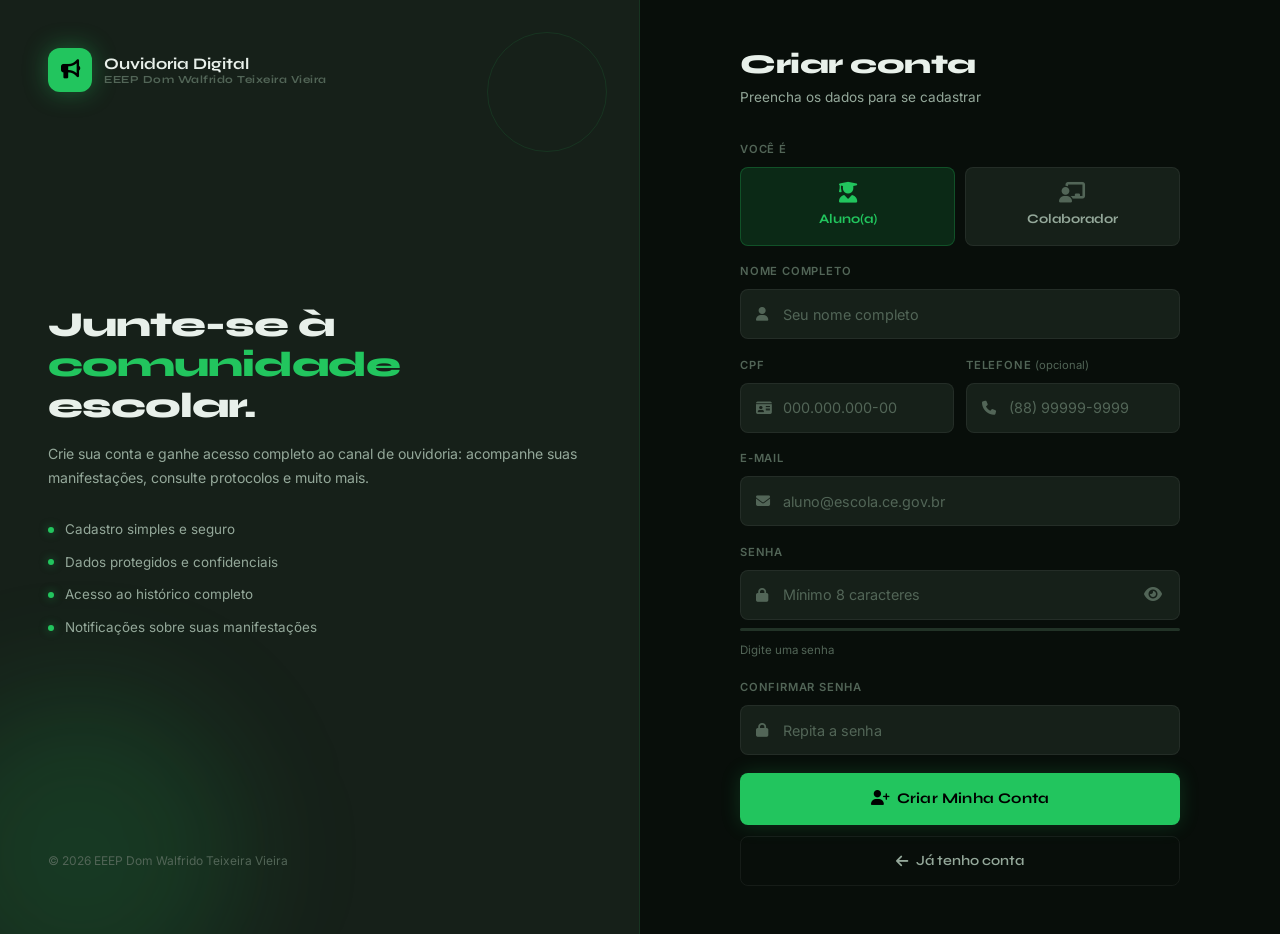
==== commit 4673c8f8: "v7 ultra" ====
--- a/cadastro.html
+++ b/cadastro.html
@@ -1,218 +1,129 @@
 <!DOCTYPE html>
 <html lang="pt-br">
 <head>
-    <meta charset="UTF-8">
-    <meta name="viewport" content="width=device-width, initial-scale=1.0">
-    <title>Cadastro — Ouvidoria EEEP Dom Walfrido</title>
-    <link href="https://cdn.jsdelivr.net/npm/bootstrap@5.3.0/dist/css/bootstrap.min.css" rel="stylesheet">
-    <link rel="stylesheet" href="https://cdnjs.cloudflare.com/ajax/libs/font-awesome/6.4.0/css/all.min.css">
-    <link rel="stylesheet" href="https://cdnjs.cloudflare.com/ajax/libs/animate.css/4.1.1/animate.min.css">
-    <link href="https://fonts.googleapis.com/css2?family=DM+Sans:opsz,wght@9..40,300;9..40,400;9..40,500;9..40,600;9..40,700&family=Fraunces:opsz,wght@9..144,300;9..144,600;9..144,700&display=swap" rel="stylesheet">
-    <link rel="stylesheet" href="assets/css/style.css">
-    <style>
-        #tela-cadastro {
-            background: var(--azul);
-            min-height: 100vh;
-            display: flex;
-            align-items: center;
-            justify-content: center;
-            padding: 2.5rem 1rem;
-            position: relative;
-            overflow: hidden;
-        }
-        #tela-cadastro::before {
-            content: '';
-            position: absolute;
-            width: 600px; height: 600px;
-            border-radius: 50%;
-            background: radial-gradient(circle, rgba(0,166,90,.15) 0%, transparent 65%);
-            top: -200px; right: -200px;
-            pointer-events: none;
-        }
-        #tela-cadastro::after {
-            content: '';
-            position: absolute;
-            width: 400px; height: 400px;
-            border-radius: 50%;
-            background: radial-gradient(circle, rgba(0,166,90,.08) 0%, transparent 65%);
-            bottom: -150px; left: -100px;
-            pointer-events: none;
-        }
-        .card-cadastro {
-            background: rgba(255,255,255,.98);
-            border: none;
-            border-radius: 24px;
-            box-shadow: var(--sombra-lg);
-            padding: 2.6rem 2.8rem;
-            max-width: 580px;
-            width: 100%;
-            position: relative;
-            z-index: 1;
-        }
-        #forca-barra {
-            height: 4px;
-            border-radius: 99px;
-            transition: all .4s ease;
-            background: var(--borda);
-            width: 0;
-        }
-        #forca-barra.fraca  { background: #ef4444; width: 33%; }
-        #forca-barra.media  { background: var(--dourado); width: 66%; }
-        #forca-barra.forte  { background: var(--verde); width: 100%; }
-        #forca-texto { font-size: .74rem; font-weight: 600; transition: color .3s; }
-
-        .tipo-selector { display: flex; gap: .75rem; }
-        .tipo-btn {
-            flex: 1;
-            border: 1.5px solid var(--borda);
-            border-radius: var(--radius-sm);
-            padding: .8rem .5rem;
-            text-align: center;
-            cursor: pointer;
-            transition: var(--transicao);
-            font-size: .82rem;
-            font-weight: 600;
-            color: var(--texto-suave);
-            background: var(--fundo);
-        }
-        .tipo-btn i { display: block; font-size: 1.4rem; margin-bottom: .35rem; opacity: .4; transition: var(--transicao); }
-        .tipo-btn.ativo { border-color: var(--verde); background: var(--verde-claro); color: var(--verde-escuro); }
-        .tipo-btn.ativo i { opacity: 1; color: var(--verde); }
-        input[type="radio"].tipo-radio { display: none; }
-
-        @media (max-width: 600px) {
-            .card-cadastro { padding: 2rem 1.5rem; border-radius: 20px; }
-        }
-    </style>
+  <meta charset="UTF-8">
+  <meta name="viewport" content="width=device-width, initial-scale=1.0">
+  <title>Cadastro — Ouvidoria EEEP Dom Walfrido</title>
+  <link href="https://cdn.jsdelivr.net/npm/bootstrap@5.3.0/dist/css/bootstrap.min.css" rel="stylesheet">
+  <link rel="stylesheet" href="https://cdnjs.cloudflare.com/ajax/libs/font-awesome/6.4.0/css/all.min.css">
+  <link rel="stylesheet" href="assets/css/style.css">
 </head>
 <body>
-
-<!-- LOADER -->
 <div id="loader-overlay" class="d-none">
-    <div class="spinner-border" role="status"></div>
-    <p>Criando sua conta...</p>
+  <div class="spinner-border" role="status"></div>
+  <p>Criando sua conta...</p>
 </div>
-
-<section id="tela-cadastro">
-    <div class="card-cadastro animate__animated animate__fadeInUp">
-
-        <div class="text-center mb-4">
-            <div class="login-icon" style="background:linear-gradient(145deg,var(--verde),var(--verde-escuro))">
-                <i class="fas fa-user-plus"></i>
+<div class="auth-page">
+  <div class="auth-brand-panel">
+    <div class="auth-logo">
+      <div class="auth-logo-icon"><i class="fas fa-bullhorn"></i></div>
+      <div class="auth-logo-text">Ouvidoria Digital<small>EEEP Dom Walfrido Teixeira Vieira</small></div>
+    </div>
+    <div class="auth-brand-body">
+      <h2 class="auth-brand-headline">Junte-se à<br><em>comunidade</em><br>escolar.</h2>
+      <p class="auth-brand-desc">Crie sua conta e ganhe acesso completo ao canal de ouvidoria: acompanhe suas manifestações, consulte protocolos e muito mais.</p>
+      <div class="auth-features">
+        <div class="auth-feature"><div class="auth-feature-dot"></div>Cadastro simples e seguro</div>
+        <div class="auth-feature"><div class="auth-feature-dot"></div>Dados protegidos e confidenciais</div>
+        <div class="auth-feature"><div class="auth-feature-dot"></div>Acesso ao histórico completo</div>
+        <div class="auth-feature"><div class="auth-feature-dot"></div>Notificações sobre suas manifestações</div>
+      </div>
+    </div>
+    <div class="auth-brand-footer"><p>© 2026 EEEP Dom Walfrido Teixeira Vieira</p></div>
+  </div>
+  <div class="auth-form-panel">
+    <div class="auth-form-box fade-in-up">
+      <div class="auth-form-header">
+        <h1 class="auth-form-title">Criar conta</h1>
+        <p class="auth-form-sub">Preencha os dados para se cadastrar</p>
+      </div>
+      <div id="feedback-cadastro" class="d-none"></div>
+      <form id="formCadastro" novalidate>
+        <div class="field">
+          <label class="field-label">Você é</label>
+          <div class="type-selector-auth">
+            <label class="type-btn-auth ativo" id="btn-aluno">
+              <input class="tipo-radio" type="radio" name="tipo" value="aluno" checked>
+              <i class="fas fa-user-graduate"></i>Aluno(a)
+            </label>
+            <label class="type-btn-auth" id="btn-colaborador">
+              <input class="tipo-radio" type="radio" name="tipo" value="colaborador">
+              <i class="fas fa-chalkboard-teacher"></i>Colaborador
+            </label>
+          </div>
+        </div>
+        <div class="field">
+          <label class="field-label">Nome Completo</label>
+          <div class="field-group">
+            <i class="fas fa-user field-icon"></i>
+            <input type="text" class="field-input" id="cadNome" placeholder="Seu nome completo" required>
+          </div>
+        </div>
+        <div class="field-row" style="margin-bottom:1.1rem">
+          <div class="field" style="margin-bottom:0">
+            <label class="field-label">CPF</label>
+            <div class="field-group">
+              <i class="fas fa-id-card field-icon"></i>
+              <input type="text" class="field-input" id="cadCpf" placeholder="000.000.000-00" maxlength="14" required>
             </div>
-            <h2 class="login-titulo">Criar Conta</h2>
-            <p style="color:var(--texto-muted);font-size:.85rem;margin-top:.3rem">EEEP Dom Walfrido Teixeira Vieira</p>
+          </div>
+          <div class="field" style="margin-bottom:0">
+            <label class="field-label">Telefone <span style="color:var(--text-3);font-weight:400;text-transform:none;letter-spacing:0;font-size:.7rem">(opcional)</span></label>
+            <div class="field-group">
+              <i class="fas fa-phone field-icon"></i>
+              <input type="text" class="field-input" id="cadTelefone" placeholder="(88) 99999-9999" maxlength="15">
+            </div>
+          </div>
         </div>
-
-        <div id="feedback-cadastro" class="d-none mb-3"></div>
-
-        <form id="formCadastro" novalidate>
-
-            <!-- Tipo -->
-            <div class="mb-4">
-                <label class="form-label">Você é...</label>
-                <div class="tipo-selector">
-                    <label class="tipo-btn ativo" id="btn-aluno">
-                        <input class="tipo-radio" type="radio" name="tipo" value="aluno" checked>
-                        <i class="fas fa-user-graduate"></i>
-                        Aluno(a)
-                    </label>
-                    <label class="tipo-btn" id="btn-colaborador">
-                        <input class="tipo-radio" type="radio" name="tipo" value="colaborador">
-                        <i class="fas fa-chalkboard-teacher"></i>
-                        Colaborador
-                    </label>
-                </div>
-            </div>
-
-            <!-- Nome -->
-            <div class="mb-3">
-                <label class="form-label">Nome Completo</label>
-                <div class="input-group">
-                    <span class="input-group-text"><i class="fas fa-user"></i></span>
-                    <input type="text" class="form-control" id="cadNome" placeholder="Seu nome completo" required>
-                </div>
-            </div>
-
-            <!-- CPF + Telefone -->
-            <div class="row g-3 mb-3">
-                <div class="col-md-6">
-                    <label class="form-label">CPF</label>
-                    <div class="input-group">
-                        <span class="input-group-text"><i class="fas fa-id-card"></i></span>
-                        <input type="text" class="form-control" id="cadCpf" placeholder="000.000.000-00" maxlength="14" required>
-                    </div>
-                </div>
-                <div class="col-md-6">
-                    <label class="form-label">Telefone <span style="color:var(--texto-muted);font-weight:400;font-size:.75rem;text-transform:none;letter-spacing:0">(opcional)</span></label>
-                    <div class="input-group">
-                        <span class="input-group-text"><i class="fas fa-phone"></i></span>
-                        <input type="text" class="form-control" id="cadTelefone" placeholder="(88) 99999-9999" maxlength="15">
-                    </div>
-                </div>
-            </div>
-
-            <!-- E-mail -->
-            <div class="mb-3">
-                <label class="form-label">E-mail</label>
-                <div class="input-group">
-                    <span class="input-group-text"><i class="fas fa-envelope"></i></span>
-                    <input type="email" class="form-control" id="cadEmail" placeholder="aluno@escola.ce.gov.br" required>
-                </div>
-            </div>
-
-            <!-- Senha -->
-            <div class="mb-1">
-                <label class="form-label">Senha</label>
-                <div class="input-group">
-                    <span class="input-group-text"><i class="fas fa-lock"></i></span>
-                    <input type="password" class="form-control" id="cadSenha" placeholder="Mínimo 8 caracteres" required>
-                    <button type="button" class="input-group-text" id="toggleSenha"
-                        style="cursor:pointer;background:var(--fundo);border:1.5px solid var(--borda);border-left:none">
-                        <i class="fas fa-eye" id="iconeSenha" style="color:var(--texto-muted)"></i>
-                    </button>
-                </div>
-            </div>
-            <div class="mb-3">
-                <div id="forca-barra" class="mt-2 mb-1"></div>
-                <span id="forca-texto" style="color:var(--texto-muted)">Digite uma senha</span>
-            </div>
-
-            <!-- Confirmar senha -->
-            <div class="mb-4">
-                <label class="form-label">Confirmar Senha</label>
-                <div class="input-group">
-                    <span class="input-group-text"><i class="fas fa-lock"></i></span>
-                    <input type="password" class="form-control" id="cadConfirma" placeholder="Repita a senha" required>
-                </div>
-                <div id="confirma-erro" class="d-none mt-1" style="font-size:.78rem;color:#ef4444">
-                    <i class="fas fa-exclamation-circle me-1"></i>As senhas não coincidem.
-                </div>
-            </div>
-
-            <button type="submit" class="btn-entrar w-100 mb-3">
-                <i class="fas fa-user-plus me-2"></i>Criar Minha Conta
-            </button>
-
-            <button type="button" class="w-100 mb-4"
-                style="background:transparent;border:1.5px solid var(--borda);color:var(--texto-suave);font-weight:600;border-radius:var(--radius-sm);padding:.7rem;font-size:.88rem;transition:var(--transicao);cursor:pointer"
-                onmouseover="this.style.borderColor='var(--verde)';this.style.color='var(--verde)'"
-                onmouseout="this.style.borderColor='var(--borda)';this.style.color='var(--texto-suave)'"
-                onclick="window.location.href='login.html'">
-                <i class="fas fa-arrow-left me-2"></i>Voltar para o Login
-            </button>
-
-            <div class="text-center pt-3" style="border-top:1px solid var(--borda)">
-                <span style="font-size:.84rem;color:var(--texto-muted)">Já possui conta? </span>
-                <a href="login.html" class="link-verde" style="font-size:.84rem">Entrar agora</a>
-            </div>
-
-        </form>
+        <div class="field">
+          <label class="field-label">E-mail</label>
+          <div class="field-group">
+            <i class="fas fa-envelope field-icon"></i>
+            <input type="email" class="field-input" id="cadEmail" placeholder="aluno@escola.ce.gov.br" required>
+          </div>
+        </div>
+        <div class="field">
+          <label class="field-label">Senha</label>
+          <div class="field-group">
+            <i class="fas fa-lock field-icon"></i>
+            <input type="password" class="field-input" id="cadSenha" placeholder="Mínimo 8 caracteres" required>
+            <button type="button" class="field-btn" id="toggleSenha"><i class="fas fa-eye" id="iconeSenha"></i></button>
+          </div>
+          <div class="password-strength">
+            <div class="strength-bar-track"><div class="strength-bar-fill" id="forca-barra"></div></div>
+            <span class="strength-label" id="forca-texto">Digite uma senha</span>
+          </div>
+        </div>
+        <div class="field">
+          <label class="field-label">Confirmar Senha</label>
+          <div class="field-group">
+            <i class="fas fa-lock field-icon"></i>
+            <input type="password" class="field-input" id="cadConfirma" placeholder="Repita a senha" required>
+          </div>
+          <div id="confirma-erro" class="d-none"><i class="fas fa-exclamation-circle me-1"></i>As senhas não coincidem.</div>
+        </div>
+        <button type="submit" class="btn-primary-dark">
+          <i class="fas fa-user-plus"></i> Criar Minha Conta
+        </button>
+        <button type="button" class="btn-secondary-dark" onclick="window.location.href='login.html'">
+          <i class="fas fa-arrow-left"></i> Já tenho conta
+        </button>
+      </form>
     </div>
-</section>
-
+  </div>
+</div>
 <script src="https://code.jquery.com/jquery-3.7.1.min.js"></script>
 <script src="https://cdn.jsdelivr.net/npm/bootstrap@5.3.0/dist/js/bootstrap.bundle.min.js"></script>
 <script src="assets/js/cadastro.js"></script>
+<script>
+$(function(){
+  // Adapta seletor de tipo para novas classes dark
+  $('.type-btn-auth').on('click', function(){
+    $('.type-btn-auth').removeClass('ativo');
+    $(this).addClass('ativo');
+    $(this).find('input[type="radio"]').prop('checked', true);
+  });
+});
+</script>
 </body>
 </html>
--- a/assets/css/style.css
+++ b/assets/css/style.css
@@ -1,236 +1,316 @@
-/* ================================================
-   OUVIDORIA DIGITAL — EEEP Dom Walfrido Teixeira
-   Design System v3 — Modern Refined
-   ================================================ */
-
-@import url('https://fonts.googleapis.com/css2?family=DM+Sans:ital,opsz,wght@0,9..40,300;0,9..40,400;0,9..40,500;0,9..40,600;0,9..40,700;1,9..40,400&family=Fraunces:ital,opsz,wght@0,9..144,300;0,9..144,600;0,9..144,700;1,9..144,400&display=swap');
+@import url('https://fonts.googleapis.com/css2?family=Syne:wght@400;500;600;700;800&family=Inter:wght@300;400;500;600&display=swap');
 
 :root {
-    --verde:         #00a65a;
-    --verde-escuro:  #007a40;
-    --verde-claro:   #e8f8f0;
-    --verde-borda:   #a3d9bc;
-    --verde-glow:    rgba(0,166,90,0.18);
-    --azul:          #0f1f35;
-    --azul-medio:    #1e3554;
-    --azul-claro:    #e8edf5;
-    --dourado:       #f59e0b;
-    --dourado-claro: #fffbeb;
-    --fundo:         #f5f7f5;
-    --fundo-alt:     #eef1ee;
-    --branco:        #ffffff;
-    --texto:         #1a2b1e;
-    --texto-suave:   #6b7d72;
-    --texto-muted:   #9fada5;
-    --borda:         #e2e8e4;
-    --sombra-xs:     0 1px 3px rgba(0,0,0,0.06);
-    --sombra-sm:     0 4px 12px rgba(0,0,0,0.08);
-    --sombra-md:     0 8px 28px rgba(0,0,0,0.11);
-    --sombra-lg:     0 20px 60px rgba(0,0,0,0.16);
-    --sombra-verde:  0 8px 30px rgba(0,166,90,0.25);
-    --radius:        16px;
-    --radius-sm:     10px;
-    --radius-xs:     6px;
-    --transicao:     all 0.24s cubic-bezier(.4,0,.2,1);
-    --font-display:  'Fraunces', Georgia, serif;
-    --font-body:     'DM Sans', system-ui, sans-serif;
+  --bg:#080e0a; --bg-2:#0d1610; --bg-3:#111d14;
+  --surface:#162019; --surface-2:#1c2a1f; --surface-3:#223327;
+  --verde:#22c55e; --verde-dim:#16a34a; --verde-glow:rgba(34,197,94,.15); --verde-line:rgba(34,197,94,.25);
+  --text:#e8f0ea; --text-2:#94a89a; --text-3:#526557;
+  --border:rgba(34,197,94,.12); --border-2:rgba(255,255,255,.06);
+  --gold:#f59e0b; --red:#ef4444; --blue:#60a5fa;
+  --glow-sm:0 0 20px rgba(34,197,94,.08); --glow-md:0 0 40px rgba(34,197,94,.12);
+  --r-sm:8px; --r:14px; --r-lg:20px; --r-xl:28px;
+  --font-display:'Syne',system-ui,sans-serif; --font-body:'Inter',system-ui,sans-serif;
+  --ease:cubic-bezier(.4,0,.2,1); --t:all .2s cubic-bezier(.4,0,.2,1);
 }
 
 *,*::before,*::after{box-sizing:border-box;margin:0;padding:0}
-body{font-family:var(--font-body);background:var(--fundo);color:var(--texto);overflow-x:hidden;-webkit-font-smoothing:antialiased}
+html{scroll-behavior:smooth}
+body{font-family:var(--font-body);background:var(--bg);color:var(--text);overflow-x:hidden;-webkit-font-smoothing:antialiased;line-height:1.6}
+
+::-webkit-scrollbar{width:5px;height:5px}
+::-webkit-scrollbar-track{background:var(--bg)}
+::-webkit-scrollbar-thumb{background:var(--surface-3);border-radius:99px}
+::-webkit-scrollbar-thumb:hover{background:var(--verde-dim)}
 
 /* LOADER */
-#loader-overlay{position:fixed;inset:0;background:var(--azul);z-index:9999;display:flex;align-items:center;justify-content:center;flex-direction:column;gap:1.2rem}
-#loader-overlay .spinner-border{width:2.8rem;height:2.8rem;border-width:3px;color:var(--verde)!important}
-#loader-overlay p{color:rgba(255,255,255,.7);font-weight:500;font-size:.9rem;margin:0}
-
-/* HERO */
-#tela-apresentacao{background:url('../img/escola.jpg') center/cover no-repeat fixed;min-height:100vh;position:relative}
-.hero-overlay{min-height:100vh;background:linear-gradient(150deg,rgba(0,20,10,.88) 0%,rgba(15,31,53,.85) 55%,rgba(0,122,64,.75) 100%);display:flex;align-items:center;justify-content:center;padding:2.5rem 1.5rem;position:relative}
-.hero-overlay::before{content:'';position:absolute;inset:0;background:url("data:image/svg+xml,%3Csvg width='60' height='60' viewBox='0 0 60 60' xmlns='http://www.w3.org/2000/svg'%3E%3Cg fill='none'%3E%3Cg fill='%2300a65a' fill-opacity='0.04'%3E%3Ccircle cx='30' cy='30' r='1.5'/%3E%3C/g%3E%3C/g%3E%3C/svg%3E");pointer-events:none}
-
-.card-hero{background:rgba(255,255,255,.97);backdrop-filter:blur(20px);border:1px solid rgba(255,255,255,.6);border-radius:24px;box-shadow:var(--sombra-lg),0 0 0 1px rgba(0,166,90,.08);padding:3rem 3.2rem;max-width:700px;width:100%;position:relative;overflow:hidden}
-.card-hero::before{content:'';position:absolute;top:0;left:0;right:0;height:4px;background:linear-gradient(90deg,var(--verde),var(--azul-medio),var(--verde));background-size:200% auto;animation:shimmer 3s linear infinite}
-.card-hero::after{content:'';position:absolute;bottom:-80px;right:-80px;width:220px;height:220px;border-radius:50%;background:radial-gradient(circle,var(--verde-claro) 0%,transparent 70%);pointer-events:none}
-@keyframes shimmer{0%{background-position:-200% center}100%{background-position:200% center}}
-
-.hero-icon{width:76px;height:76px;background:linear-gradient(145deg,var(--verde),var(--verde-escuro));border-radius:20px;display:flex;align-items:center;justify-content:center;font-size:1.9rem;color:#fff;margin:0 auto 1.4rem;box-shadow:var(--sombra-verde);position:relative;z-index:1;transform:rotate(-3deg)}
-.hero-titulo{font-family:var(--font-display);font-size:2rem;font-weight:700;color:var(--azul);position:relative;z-index:1;letter-spacing:-.5px;line-height:1.15}
-.hero-subtitulo{color:var(--texto-suave);font-size:.88rem;font-weight:500;position:relative;z-index:1;margin-top:.25rem}
-.hero-desc{font-size:.92rem;color:#4a5e52;line-height:1.7;position:relative;z-index:1}
-
-.hero-divider{display:flex;align-items:center;gap:1rem;margin:1.5rem 0;position:relative;z-index:1}
-.hero-divider::before,.hero-divider::after{content:'';flex:1;height:1px;background:var(--borda)}
-.hero-divider span{font-size:.7rem;font-weight:600;color:var(--texto-muted);letter-spacing:1px;text-transform:uppercase;white-space:nowrap}
-
-.tipo-chips{display:flex;flex-wrap:wrap;gap:.45rem;justify-content:center;margin-bottom:1.5rem;position:relative;z-index:1}
-.chip{font-size:.72rem;font-weight:600;padding:.28rem .7rem;border-radius:99px;letter-spacing:.3px;border:1px solid transparent}
-.chip-verde{background:var(--verde-claro);color:var(--verde-escuro);border-color:var(--verde-borda)}
-.chip-amarelo{background:#fffbeb;color:#92400e;border-color:#fde68a}
-.chip-azul{background:var(--azul-claro);color:var(--azul-medio);border-color:#c5d0df}
-.chip-vermelho{background:#fff0f0;color:#991b1b;border-color:#fecaca}
-
-.btn-hero{border:2px solid;border-radius:var(--radius);padding:1.3rem 1rem;font-weight:600;font-size:.88rem;letter-spacing:.2px;transition:var(--transicao);display:flex;flex-direction:column;align-items:center;gap:.5rem;width:100%;cursor:pointer;position:relative;overflow:hidden;background:transparent}
-.btn-hero i{font-size:1.7rem;transition:var(--transicao)}
-.btn-hero:hover i{transform:scale(1.1)}
-.btn-hero-anonimo{border-color:#d1d9d4;color:var(--texto);background:#fafbfa}
-.btn-hero-anonimo:hover{border-color:var(--verde);color:var(--verde-escuro);background:var(--verde-claro);transform:translateY(-3px);box-shadow:var(--sombra-verde)}
-.btn-hero-login{background:var(--azul);border-color:var(--azul);color:#fff}
-.btn-hero-login:hover{background:var(--azul-medio);border-color:var(--azul-medio);color:#fff;transform:translateY(-3px);box-shadow:0 8px 28px rgba(15,31,53,.35)}
-
-/* LOGIN */
-#tela-login{background:var(--azul);min-height:100vh;display:flex;align-items:center;justify-content:center;padding:2rem 1rem;position:relative;overflow:hidden}
-#tela-login::before{content:'';position:absolute;width:600px;height:600px;border-radius:50%;background:radial-gradient(circle,rgba(0,166,90,.15) 0%,transparent 65%);top:-200px;right:-200px;pointer-events:none}
-#tela-login::after{content:'';position:absolute;width:400px;height:400px;border-radius:50%;background:radial-gradient(circle,rgba(0,166,90,.08) 0%,transparent 65%);bottom:-150px;left:-100px;pointer-events:none}
-
-.card-login{background:rgba(255,255,255,.98);border:none;border-radius:24px;box-shadow:var(--sombra-lg);padding:2.8rem 2.6rem;max-width:460px;width:100%;position:relative;z-index:1}
-.login-icon{width:72px;height:72px;background:linear-gradient(145deg,var(--azul),var(--azul-medio));border-radius:20px;display:flex;align-items:center;justify-content:center;font-size:1.8rem;color:#fff;margin:0 auto 1.4rem;box-shadow:0 8px 24px rgba(15,31,53,.3);transform:rotate(3deg)}
-.login-titulo{font-family:var(--font-display);font-weight:700;font-size:1.55rem;color:var(--azul);letter-spacing:-.4px}
-
-/* INPUTS */
-.form-control,.form-select{border-radius:var(--radius-sm);border:1.5px solid var(--borda);padding:.7rem 1rem;font-size:.91rem;font-family:var(--font-body);color:var(--texto);background:#fafbfa;transition:var(--transicao)}
-.form-control::placeholder{color:var(--texto-muted)}
-.form-control:focus,.form-select:focus{border-color:var(--verde);background:#fff;box-shadow:0 0 0 3.5px var(--verde-glow);outline:none}
-.input-group-text{border:1.5px solid var(--borda);border-right:none;background:#f5f7f5;color:var(--texto-muted);transition:var(--transicao)}
-.input-group:focus-within .input-group-text{border-color:var(--verde);color:var(--verde)}
-.input-group .form-control{border-left:none}
-.input-group:focus-within .form-control{border-color:var(--verde)}
-.form-label{font-size:.78rem;font-weight:600;text-transform:uppercase;letter-spacing:.6px;color:var(--texto-suave);margin-bottom:.45rem}
-
-/* BTN ENTRAR */
-.btn-entrar{background:linear-gradient(135deg,var(--verde) 0%,var(--verde-escuro) 100%);border:none;border-radius:var(--radius-sm);padding:.85rem 1.5rem;font-weight:600;font-size:.92rem;letter-spacing:.2px;color:#fff;transition:var(--transicao);box-shadow:var(--sombra-verde);cursor:pointer;position:relative;overflow:hidden}
-.btn-entrar:hover{transform:translateY(-2px);box-shadow:0 12px 35px rgba(0,166,90,.35);color:#fff}
-.btn-entrar:active{transform:scale(.98)}
-.link-verde{color:var(--verde);font-weight:600;text-decoration:none}
-.link-verde:hover{color:var(--verde-escuro);text-decoration:underline}
-.link-suave{color:var(--texto-muted);font-size:.84rem;text-decoration:none;transition:color .2s}
-.link-suave:hover{color:var(--verde)}
-
-/* NAVBAR */
-.navbar-eeep{background:var(--azul)!important;border-bottom:1px solid rgba(255,255,255,.06);padding:.7rem 1.8rem;position:sticky;top:0;z-index:1030;box-shadow:0 2px 20px rgba(0,0,0,.25)}
-.navbar-brand-texto{font-family:var(--font-body);font-size:1rem;font-weight:700;color:#fff!important;letter-spacing:.1px;display:flex;align-items:center;gap:.7rem}
-.navbar-brand-texto i{color:var(--verde);font-size:1.1rem}
-.badge-escola{font-size:.62rem;font-weight:600;background:rgba(0,166,90,.2);color:rgba(255,255,255,.85);border:1px solid rgba(0,166,90,.3);border-radius:var(--radius-xs);padding:.22rem .55rem;letter-spacing:.3px}
-.btn-sair{background:rgba(255,255,255,.06);border:1px solid rgba(255,255,255,.12);color:rgba(255,255,255,.75);font-size:.8rem;font-weight:600;border-radius:var(--radius-xs);padding:.38rem .9rem;transition:var(--transicao);cursor:pointer}
-.btn-sair:hover{background:rgba(255,255,255,.12);border-color:rgba(255,255,255,.25);color:#fff}
-
-/* SIDEBAR */
-.sidebar{background:var(--branco);border-right:1px solid var(--borda);height:calc(100vh - 56px);position:sticky;top:56px;overflow-y:auto;padding:1.2rem 0}
-.sidebar::-webkit-scrollbar{width:4px}
-.sidebar::-webkit-scrollbar-thumb{background:var(--borda);border-radius:99px}
-.sidebar-label{font-size:.65rem;font-weight:700;letter-spacing:1.4px;color:var(--texto-muted);text-transform:uppercase;padding:1rem 1.6rem .4rem;margin-top:.5rem}
-.sidebar .nav-link{display:flex;align-items:center;gap:.8rem;color:var(--texto-suave);font-size:.875rem;font-weight:500;padding:.65rem 1.6rem;border-left:2.5px solid transparent;transition:var(--transicao);margin:.05rem 0}
-.sidebar .nav-link i{width:18px;text-align:center;font-size:.95rem;opacity:.5;transition:var(--transicao)}
-.sidebar .nav-link:hover{background:var(--verde-claro);color:var(--verde-escuro);border-left-color:var(--verde-borda)}
-.sidebar .nav-link:hover i{opacity:1;color:var(--verde)}
-.sidebar .nav-link.active{background:var(--verde-claro);color:var(--verde-escuro);border-left-color:var(--verde);font-weight:600}
-.sidebar .nav-link.active i{opacity:1;color:var(--verde)}
-
-#aviso-anonimo{margin:1rem .9rem;padding:1rem 1.1rem;background:var(--dourado-claro);border:1px solid #fde68a;border-left:3px solid var(--dourado);border-radius:var(--radius-sm);font-size:.78rem;color:#78350f;line-height:1.5}
-#aviso-anonimo strong{display:block;margin-bottom:.2rem;font-size:.8rem}
-#aviso-anonimo a{color:#92400e;font-weight:700}
-
-/* MAIN */
-.main-content{padding:2.2rem 2rem;min-height:calc(100vh - 56px);background:var(--fundo)}
-.section-header{display:flex;align-items:center;justify-content:space-between;margin-bottom:2rem;padding-bottom:1.2rem;border-bottom:1px solid var(--borda)}
-.section-title{font-family:var(--font-display);font-size:1.5rem;font-weight:700;color:var(--azul);margin:0;letter-spacing:-.3px}
-.section-title span{font-family:var(--font-body);font-size:.8rem;font-weight:400;color:var(--texto-suave);display:block;margin-top:.15rem;font-style:italic}
-
-/* STAT CARDS */
-.stat-card{background:var(--branco);border-radius:var(--radius);padding:1.5rem 1.6rem;box-shadow:var(--sombra-xs);border:1px solid var(--borda);position:relative;overflow:hidden;transition:var(--transicao)}
-.stat-card:hover{transform:translateY(-4px);box-shadow:var(--sombra-md)}
-.stat-card::before{content:'';position:absolute;top:0;left:0;right:0;height:3px}
+#loader-overlay{position:fixed;inset:0;z-index:9999;background:var(--bg);display:flex;flex-direction:column;align-items:center;justify-content:center;gap:1rem}
+#loader-overlay .spinner-border{width:2.2rem;height:2.2rem;border-width:2px;color:var(--verde)!important}
+#loader-overlay p{color:var(--text-2);font-size:.85rem}
+
+/* UTILS */
+.fade-in-up{animation:fadeUp .4s var(--ease) both}
+@keyframes fadeUp{from{opacity:0;transform:translateY(12px)}to{opacity:1;transform:translateY(0)}}
+@keyframes pulse{0%,100%{opacity:1}50%{opacity:.4}}
+@keyframes shimmer{0%{background-position:-200% 0}100%{background-position:200% 0}}
+
+/* ══ INDEX — HERO ══════════════════════════════════════ */
+.hero-page{min-height:100vh;background:var(--bg);display:grid;grid-template-columns:1fr 1fr;overflow:hidden;position:relative}
+
+.hero-img-panel{position:relative;overflow:hidden}
+.hero-img-panel img{width:100%;height:100%;object-fit:cover;object-position:center;filter:brightness(.3) saturate(.5)}
+.hero-img-panel::after{content:'';position:absolute;inset:0;background:linear-gradient(to right,transparent 50%,var(--bg) 100%)}
+.hero-img-overlay{position:absolute;inset:0;display:flex;flex-direction:column;justify-content:flex-end;padding:3rem;z-index:2}
+.hero-img-label{font-family:var(--font-display);font-size:.72rem;font-weight:700;letter-spacing:3px;text-transform:uppercase;color:var(--verde);margin-bottom:.75rem;display:flex;align-items:center;gap:.5rem}
+.hero-img-label::before{content:'';display:block;width:24px;height:2px;background:var(--verde)}
+.hero-img-title{font-family:var(--font-display);font-size:2.8rem;font-weight:800;line-height:1.1;color:var(--text);letter-spacing:-1px}
+.hero-img-sub{margin-top:.6rem;color:var(--text-2);font-size:.9rem}
+
+.hero-action-panel{display:flex;flex-direction:column;justify-content:center;padding:4rem 4rem 4rem 3rem;position:relative;z-index:1}
+.hero-action-panel::before{content:'';position:absolute;width:400px;height:400px;border-radius:50%;background:var(--verde-glow);top:-100px;right:-100px;filter:blur(80px);pointer-events:none}
+
+.hero-logo{display:flex;align-items:center;gap:.75rem;margin-bottom:3.5rem}
+.hero-logo-icon{width:40px;height:40px;background:var(--verde);border-radius:10px;display:flex;align-items:center;justify-content:center;color:#000;font-size:1.1rem;box-shadow:0 0 20px rgba(34,197,94,.4)}
+.hero-logo-text{font-family:var(--font-display);font-size:.95rem;font-weight:700;color:var(--text);line-height:1.2}
+.hero-logo-text small{display:block;font-size:.68rem;font-weight:500;color:var(--text-3);letter-spacing:.5px}
+
+.hero-heading{font-family:var(--font-display);font-size:1.1rem;font-weight:600;color:var(--text-2);margin-bottom:1.5rem}
+
+.action-cards{display:flex;flex-direction:column;gap:.9rem;margin-bottom:2.2rem}
+.action-card{background:var(--surface);border:1px solid var(--border);border-radius:var(--r-lg);padding:1.4rem 1.6rem;cursor:pointer;transition:var(--t);position:relative;overflow:hidden;text-align:left;width:100%;display:flex;align-items:center;gap:1.1rem;font-family:var(--font-body)}
+.action-card::before{content:'';position:absolute;inset:0;background:var(--verde-glow);opacity:0;transition:opacity .2s}
+.action-card:hover{border-color:var(--verde-line);transform:translateX(4px)}
+.action-card:hover::before{opacity:1}
+.action-card-icon{width:46px;height:46px;flex-shrink:0;border-radius:12px;background:var(--surface-2);border:1px solid var(--border);display:flex;align-items:center;justify-content:center;font-size:1.2rem;color:var(--verde);transition:var(--t)}
+.action-card:hover .action-card-icon{background:var(--verde);color:#000;border-color:var(--verde);box-shadow:0 0 18px rgba(34,197,94,.4)}
+.action-card-body{flex:1}
+.action-card-title{font-family:var(--font-display);font-size:.97rem;font-weight:700;color:var(--text);margin-bottom:.15rem}
+.action-card-desc{font-size:.8rem;color:var(--text-2)}
+.action-card-arrow{color:var(--text-3);font-size:.88rem;transition:var(--t)}
+.action-card:hover .action-card-arrow{color:var(--verde);transform:translateX(3px)}
+
+.type-tags{display:flex;flex-wrap:wrap;gap:.45rem}
+.type-tag{font-size:.7rem;font-weight:600;padding:.25rem .65rem;border-radius:99px;letter-spacing:.3px;border:1px solid}
+.tag-green{background:rgba(34,197,94,.1);color:var(--verde);border-color:rgba(34,197,94,.25)}
+.tag-blue{background:rgba(96,165,250,.1);color:var(--blue);border-color:rgba(96,165,250,.25)}
+.tag-gold{background:rgba(245,158,11,.1);color:var(--gold);border-color:rgba(245,158,11,.25)}
+.tag-red{background:rgba(239,68,68,.1);color:var(--red);border-color:rgba(239,68,68,.25)}
+
+.hero-footer-link{margin-top:2rem;font-size:.83rem;color:var(--text-3)}
+.hero-footer-link a{color:var(--verde);text-decoration:none;font-weight:500}
+.hero-footer-link a:hover{text-decoration:underline}
+
+/* ══ AUTH — LOGIN/CADASTRO ═════════════════════════════ */
+.auth-page{min-height:100vh;background:var(--bg);display:grid;grid-template-columns:1fr 1fr;overflow:hidden}
+
+.auth-brand-panel{background:var(--surface);border-right:1px solid var(--border);display:flex;flex-direction:column;justify-content:space-between;padding:3rem;position:relative;overflow:hidden}
+.auth-brand-panel::before{content:'';position:absolute;width:320px;height:320px;border-radius:50%;background:var(--verde-glow);bottom:-80px;left:-80px;filter:blur(60px);pointer-events:none}
+.auth-brand-panel::after{content:'';position:absolute;top:2rem;right:2rem;width:120px;height:120px;border:1px solid var(--border);border-radius:50%;pointer-events:none}
+
+.auth-logo{display:flex;align-items:center;gap:.75rem;position:relative;z-index:1}
+.auth-logo-icon{width:44px;height:44px;background:var(--verde);border-radius:12px;display:flex;align-items:center;justify-content:center;color:#000;font-size:1.2rem;box-shadow:0 0 24px rgba(34,197,94,.4)}
+.auth-logo-text{font-family:var(--font-display);font-size:1rem;font-weight:700;color:var(--text);line-height:1.2}
+.auth-logo-text small{display:block;font-size:.68rem;color:var(--text-3);letter-spacing:.5px}
+
+.auth-brand-body{position:relative;z-index:1}
+.auth-brand-headline{font-family:var(--font-display);font-size:2.2rem;font-weight:800;color:var(--text);line-height:1.15;letter-spacing:-1px;margin-bottom:1rem}
+.auth-brand-headline em{font-style:normal;color:var(--verde)}
+.auth-brand-desc{color:var(--text-2);font-size:.88rem;line-height:1.7}
+.auth-features{margin-top:1.8rem;display:flex;flex-direction:column;gap:.7rem}
+.auth-feature{display:flex;align-items:center;gap:.7rem;font-size:.84rem;color:var(--text-2)}
+.auth-feature-dot{width:6px;height:6px;border-radius:50%;background:var(--verde);flex-shrink:0;box-shadow:0 0 8px rgba(34,197,94,.5)}
+.auth-brand-footer{position:relative;z-index:1}
+.auth-brand-footer p{font-size:.75rem;color:var(--text-3)}
+
+.auth-form-panel{display:flex;align-items:center;justify-content:center;padding:3rem 2.5rem;overflow-y:auto}
+.auth-form-box{width:100%;max-width:440px}
+.auth-form-header{margin-bottom:2rem}
+.auth-form-title{font-family:var(--font-display);font-size:1.7rem;font-weight:800;color:var(--text);letter-spacing:-.5px;margin-bottom:.4rem}
+.auth-form-sub{font-size:.85rem;color:var(--text-2)}
+
+/* Inputs */
+.field{margin-bottom:1.1rem}
+.field-label{display:block;font-size:.7rem;font-weight:600;color:var(--text-3);text-transform:uppercase;letter-spacing:.8px;margin-bottom:.5rem}
+.field-input{width:100%;background:var(--surface);border:1px solid var(--border-2);border-radius:var(--r-sm);padding:.78rem 1rem;color:var(--text);font-size:.9rem;font-family:var(--font-body);transition:var(--t);outline:none;-webkit-appearance:none}
+.field-input::placeholder{color:var(--text-3)}
+.field-input:focus{border-color:var(--verde-line);background:var(--surface-2);box-shadow:0 0 0 3px rgba(34,197,94,.08)}
+.field-group{position:relative;display:flex;align-items:center}
+.field-icon{position:absolute;left:1rem;color:var(--text-3);font-size:.88rem;pointer-events:none;z-index:1}
+.field-group .field-input{padding-left:2.6rem}
+.field-group .field-btn{position:absolute;right:.6rem;background:transparent;border:none;color:var(--text-3);cursor:pointer;padding:.3rem .5rem;border-radius:var(--r-sm);transition:var(--t)}
+.field-group .field-btn:hover{color:var(--verde)}
+.field-row{display:grid;grid-template-columns:1fr 1fr;gap:.75rem}
+select.field-input{background-image:url("data:image/svg+xml,%3Csvg xmlns='http://www.w3.org/2000/svg' width='12' height='12' viewBox='0 0 12 12'%3E%3Cpath fill='%23526557' d='M6 8L1 3h10z'/%3E%3C/svg%3E");background-repeat:no-repeat;background-position:right .9rem center;padding-right:2.2rem}
+select.field-input option{background:var(--surface-2);color:var(--text)}
+
+/* Força de senha */
+.password-strength{margin-top:.5rem}
+.strength-bar-track{height:3px;background:var(--surface-3);border-radius:99px;overflow:hidden;margin-bottom:.35rem}
+.strength-bar-fill{height:100%;width:0;border-radius:99px;transition:all .35s var(--ease)}
+.strength-bar-fill.fraca{width:33%;background:var(--red)}
+.strength-bar-fill.media{width:66%;background:var(--gold)}
+.strength-bar-fill.forte{width:100%;background:var(--verde)}
+.strength-label{font-size:.72rem;color:var(--text-3)}
+#confirma-erro{font-size:.74rem;color:#fca5a5;margin-top:.4rem}
+
+/* Tipo seletor */
+.type-selector-auth{display:grid;grid-template-columns:1fr 1fr;gap:.6rem;margin-bottom:1.1rem}
+.type-btn-auth{background:var(--surface);border:1px solid var(--border-2);border-radius:var(--r-sm);padding:.9rem .75rem;text-align:center;cursor:pointer;transition:var(--t);font-family:var(--font-display);font-size:.82rem;font-weight:700;color:var(--text-2)}
+.type-btn-auth i{display:block;font-size:1.3rem;margin-bottom:.4rem;color:var(--text-3);transition:var(--t)}
+.type-btn-auth.ativo{border-color:var(--verde-line);background:var(--verde-glow);color:var(--verde)}
+.type-btn-auth.ativo i{color:var(--verde)}
+input[type="radio"].tipo-radio{display:none}
+
+/* Botão primário auth */
+.btn-primary-dark{width:100%;background:var(--verde);border:none;border-radius:var(--r-sm);padding:.88rem 1.5rem;color:#000;font-family:var(--font-display);font-size:.92rem;font-weight:700;letter-spacing:.2px;cursor:pointer;transition:var(--t);display:flex;align-items:center;justify-content:center;gap:.5rem;box-shadow:0 0 20px rgba(34,197,94,.2)}
+.btn-primary-dark:hover{background:#16a34a;box-shadow:0 0 30px rgba(34,197,94,.35);transform:translateY(-1px)}
+.btn-primary-dark:active{transform:scale(.98)}
+
+.btn-secondary-dark{width:100%;background:transparent;border:1px solid var(--border-2);border-radius:var(--r-sm);padding:.82rem 1.5rem;color:var(--text-2);font-family:var(--font-display);font-size:.88rem;font-weight:600;cursor:pointer;transition:var(--t);display:flex;align-items:center;justify-content:center;gap:.5rem;margin-top:.7rem}
+.btn-secondary-dark:hover{border-color:var(--verde-line);color:var(--verde)}
+
+/* Alerts auth */
+.auth-alert{border-radius:var(--r-sm);padding:.85rem 1rem;font-size:.85rem;font-weight:500;display:flex;align-items:center;gap:.6rem;margin-bottom:1rem}
+.auth-alert.error{background:rgba(239,68,68,.1);border:1px solid rgba(239,68,68,.2);color:#fca5a5}
+.auth-alert.success{background:rgba(34,197,94,.1);border:1px solid rgba(34,197,94,.2);color:#86efac}
+
+.auth-divider{display:flex;align-items:center;gap:.75rem;margin:1.2rem 0}
+.auth-divider::before,.auth-divider::after{content:'';flex:1;height:1px;background:var(--border-2)}
+.auth-divider span{font-size:.72rem;color:var(--text-3);white-space:nowrap}
+.auth-link{font-size:.83rem;color:var(--text-3);margin-top:1.5rem;text-align:center}
+.auth-link a{color:var(--verde);text-decoration:none;font-weight:500}
+.auth-link a:hover{text-decoration:underline}
+.auth-link-inline{color:var(--text-3);font-size:.82rem;text-decoration:none;transition:var(--t)}
+.auth-link-inline:hover{color:var(--verde)}
+
+/* ══ DASHBOARD — NAVBAR ════════════════════════════════ */
+.dash-navbar{height:56px;background:var(--bg-2);border-bottom:1px solid var(--border);display:flex;align-items:center;padding:0 1.5rem;position:sticky;top:0;z-index:100;gap:1rem}
+.dash-navbar-brand{display:flex;align-items:center;gap:.65rem;font-family:var(--font-display);font-size:.92rem;font-weight:700;color:var(--text);white-space:nowrap}
+.dash-navbar-brand .n-icon{width:30px;height:30px;background:var(--verde);border-radius:8px;display:flex;align-items:center;justify-content:center;color:#000;font-size:.8rem;box-shadow:0 0 12px rgba(34,197,94,.3)}
+.dash-navbar-badge{font-size:.6rem;font-weight:600;background:rgba(34,197,94,.1);border:1px solid var(--verde-line);color:var(--verde);border-radius:5px;padding:.14rem .5rem;letter-spacing:.3px}
+.dash-navbar-spacer{flex:1}
+.dash-navbar-user{display:flex;align-items:center;gap:.5rem;font-size:.8rem;color:var(--text-2)}
+.dash-navbar-user .dot{width:7px;height:7px;border-radius:50%;background:var(--verde);box-shadow:0 0 8px rgba(34,197,94,.6);animation:pulse 2s infinite}
+#nav-anonimo-info{font-size:.8rem;color:var(--gold);display:flex;align-items:center;gap:.4rem}
+.btn-logout{background:rgba(239,68,68,.1);border:1px solid rgba(239,68,68,.2);border-radius:var(--r-sm);color:#fca5a5;font-size:.78rem;font-weight:600;padding:.35rem .85rem;cursor:pointer;transition:var(--t);display:flex;align-items:center;gap:.4rem;font-family:var(--font-body)}
+.btn-logout:hover{background:rgba(239,68,68,.2);border-color:rgba(239,68,68,.4)}
+
+/* ══ DASHBOARD — LAYOUT ════════════════════════════════ */
+.dash-layout{display:grid;grid-template-columns:220px 1fr;min-height:calc(100vh - 56px)}
+
+/* Sidebar */
+.dash-sidebar{background:var(--bg-2);border-right:1px solid var(--border);padding:1.5rem 0;position:sticky;top:56px;height:calc(100vh - 56px);overflow-y:auto}
+.dash-sidebar::-webkit-scrollbar{width:3px}
+.dash-sidebar::-webkit-scrollbar-thumb{background:var(--surface-3)}
+.sidebar-section-label{font-size:.62rem;font-weight:700;letter-spacing:1.5px;text-transform:uppercase;color:var(--text-3);padding:.8rem 1.4rem .4rem}
+.sidebar-link{display:flex;align-items:center;gap:.75rem;padding:.62rem 1.4rem;color:var(--text-2);font-size:.85rem;font-weight:500;text-decoration:none;cursor:pointer;border-left:2px solid transparent;transition:var(--t)}
+.sidebar-link i{width:16px;text-align:center;opacity:.5;transition:var(--t)}
+.sidebar-link:hover{background:var(--verde-glow);color:var(--verde);border-left-color:rgba(34,197,94,.4)}
+.sidebar-link:hover i{opacity:1}
+.sidebar-link.active{background:var(--verde-glow);color:var(--verde);border-left-color:var(--verde);font-weight:600}
+.sidebar-link.active i{opacity:1}
+
+#aviso-anonimo{margin:1.2rem .9rem;padding:.9rem 1rem;background:rgba(245,158,11,.06);border:1px solid rgba(245,158,11,.2);border-radius:var(--r-sm);font-size:.76rem;color:#fcd34d;line-height:1.5}
+#aviso-anonimo strong{display:block;margin-bottom:.25rem;font-weight:600}
+#aviso-anonimo a{color:var(--gold);font-weight:600}
+
+/* Main */
+.dash-main{padding:2rem 2.2rem;background:var(--bg);overflow:auto}
+.section-header{display:flex;align-items:flex-start;justify-content:space-between;margin-bottom:1.8rem;padding-bottom:1.2rem;border-bottom:1px solid var(--border)}
+.section-title{font-family:var(--font-display);font-size:1.4rem;font-weight:800;color:var(--text);letter-spacing:-.3px}
+.section-subtitle{font-size:.82rem;color:var(--text-3);margin-top:.25rem}
+
+/* Stat cards */
+.stats-grid{display:grid;grid-template-columns:repeat(3,1fr);gap:1rem;margin-bottom:1.8rem}
+.stat-card{background:var(--surface);border:1px solid var(--border);border-radius:var(--r);padding:1.4rem;position:relative;overflow:hidden;transition:var(--t)}
+.stat-card:hover{border-color:var(--verde-line);transform:translateY(-2px)}
+.stat-card::before{content:'';position:absolute;top:0;left:0;right:0;height:2px;opacity:0;transition:opacity .2s}
+.stat-card:hover::before{opacity:1}
 .stat-card.verde::before{background:var(--verde)}
-.stat-card.azul::before{background:var(--azul-medio)}
-.stat-card.dourado::before{background:var(--dourado)}
-.stat-label{font-size:.7rem;font-weight:700;text-transform:uppercase;letter-spacing:1px;color:var(--texto-muted);margin-bottom:.55rem}
-.stat-valor{font-family:var(--font-display);font-size:2.4rem;font-weight:700;color:var(--azul);line-height:1;letter-spacing:-.5px}
-.stat-icone{position:absolute;bottom:1.1rem;right:1.3rem;font-size:2.4rem;opacity:.07;color:var(--azul)}
-
-/* CARD SECAO */
-.card-secao{background:var(--branco);border-radius:var(--radius);box-shadow:var(--sombra-xs);border:1px solid var(--borda);overflow:hidden}
-.card-secao .card-header-custom{padding:1.1rem 1.6rem;border-bottom:1px solid var(--borda);font-weight:600;font-size:.88rem;color:var(--texto-suave);background:var(--fundo-alt);display:flex;align-items:center;gap:.5rem}
-.card-secao .card-body-custom{padding:1.7rem}
-
-/* TABELA */
-.tabela-custom{width:100%;border-collapse:separate;border-spacing:0;font-size:.875rem}
-.tabela-custom thead th{background:var(--fundo-alt);color:var(--texto-muted);font-size:.68rem;font-weight:700;text-transform:uppercase;letter-spacing:1px;padding:.9rem 1.1rem;border-bottom:1px solid var(--borda)}
-.tabela-custom tbody tr{transition:background .15s ease}
-.tabela-custom tbody tr:hover{background:var(--verde-claro)}
-.tabela-custom tbody td{padding:.9rem 1.1rem;border-bottom:1px solid #f2f5f3;vertical-align:middle;color:var(--texto)}
-.tabela-custom tbody tr:last-child td{border-bottom:none}
-.protocolo-badge{font-family:'Courier New',monospace;font-size:.8rem;font-weight:700;color:var(--azul-medio);background:var(--azul-claro);border-radius:var(--radius-xs);padding:.2rem .55rem;letter-spacing:.5px}
-
-.badge-status,.badge-tipo{font-size:.7rem;font-weight:600;padding:.3rem .65rem;border-radius:99px;letter-spacing:.2px}
-.s-recebido{background:#eff6ff;color:#1d4ed8}
-.s-analise{background:#fffbeb;color:#b45309}
-.s-andamento{background:var(--verde-claro);color:var(--verde-escuro)}
-.s-concluido{background:#f0fdf4;color:#15803d}
-.s-arquivado{background:#faf5ff;color:#7e22ce}
-.t-reclamacao{background:#fff1f2;color:#be123c}
-.t-sugestao{background:var(--verde-claro);color:var(--verde-escuro)}
-.t-denuncia{background:#fffbeb;color:#92400e}
-.t-elogio{background:#eff6ff;color:#1e40af}
-
-/* BOTÕES */
-.btn-verde{background:var(--verde);border:none;color:#fff;font-weight:600;border-radius:var(--radius-sm);padding:.6rem 1.3rem;font-size:.875rem;transition:var(--transicao);cursor:pointer}
-.btn-verde:hover{background:var(--verde-escuro);color:#fff;transform:translateY(-1px);box-shadow:0 4px 14px rgba(0,166,90,.3)}
-.btn-verde-outline{background:transparent;border:1.5px solid var(--borda);color:var(--texto-suave);font-weight:600;border-radius:var(--radius-sm);padding:.6rem 1.3rem;font-size:.875rem;transition:var(--transicao);cursor:pointer}
-.btn-verde-outline:hover{border-color:var(--verde);color:var(--verde);background:var(--verde-claro)}
-.btn-azul{background:var(--azul);border:none;color:#fff;font-weight:600;border-radius:var(--radius-sm);padding:.6rem 1.3rem;font-size:.875rem;transition:var(--transicao);cursor:pointer}
-.btn-azul:hover{background:var(--azul-medio);color:#fff;transform:translateY(-1px)}
-.btn-sm-icone{width:32px;height:32px;border-radius:var(--radius-xs);border:1px solid var(--borda);background:var(--branco);color:var(--texto-muted);display:inline-flex;align-items:center;justify-content:center;font-size:.82rem;transition:var(--transicao);cursor:pointer}
-.btn-sm-icone:hover{background:var(--verde-claro);border-color:var(--verde-borda);color:var(--verde)}
-
-/* FORM MANIFESTAÇÃO */
-.form-manifestacao .form-control,.form-manifestacao .form-select{border-radius:var(--radius-sm)}
-.form-manifestacao textarea{resize:vertical;min-height:130px}
-.switch-anonimo{border:1.5px solid #fde68a;border-left:4px solid var(--dourado);background:var(--dourado-claro);border-radius:var(--radius-sm);padding:1rem 1.2rem;display:flex;align-items:center;gap:.8rem;transition:var(--transicao)}
-.switch-anonimo .form-check-input:checked{background-color:var(--dourado);border-color:var(--dourado)}
-.switch-anonimo label{font-weight:600;font-size:.88rem;color:#78350f;cursor:pointer;margin:0;line-height:1.4}
-
-/* PROTOCOLO */
-.card-protocolo{max-width:580px}
-.resultado-protocolo{border:1.5px solid var(--verde-borda);border-radius:var(--radius);padding:1.5rem;background:var(--verde-claro)}
-.resultado-protocolo .titulo-proto{font-weight:700;color:var(--verde-escuro);display:flex;align-items:center;gap:.5rem;margin-bottom:1rem;font-size:.95rem}
-.resultado-protocolo .info-row{display:flex;justify-content:space-between;align-items:center;font-size:.875rem;border-bottom:1px solid rgba(0,166,90,.12);padding:.55rem 0}
-.resultado-protocolo .info-row:last-child{border:none}
-.resultado-protocolo .info-row strong{color:var(--azul);font-weight:600}
-
-/* PERFIL */
-.avatar-perfil{width:88px;height:88px;background:linear-gradient(145deg,var(--verde),var(--azul-medio));border-radius:24px;display:flex;align-items:center;justify-content:center;font-size:2.2rem;color:#fff;margin:0 auto 1rem;box-shadow:var(--sombra-md)}
-
-/* ALERTS */
-.alerta-sucesso{background:var(--verde-claro);border:1px solid var(--verde-borda);border-left:4px solid var(--verde);border-radius:var(--radius-sm);padding:1rem 1.2rem;color:var(--verde-escuro);font-weight:500;font-size:.88rem;line-height:1.5}
-.alerta-erro{background:#fff0f0;border:1px solid #fecaca;border-left:4px solid #ef4444;border-radius:var(--radius-sm);padding:1rem 1.2rem;color:#991b1b;font-weight:500;font-size:.88rem;line-height:1.5}
-
-/* MODAL */
-.modal-content{border:none;border-radius:var(--radius)!important;box-shadow:var(--sombra-lg)}
-
-/* RESPONSIVO */
-@media(max-width:768px){
-    .sidebar{position:relative!important;top:0;height:auto;border-right:none;border-bottom:1px solid var(--borda);padding:.6rem 0}
-    .sidebar .nav-link{padding:.55rem 1.2rem}
-    .main-content{padding:1.4rem 1rem}
-    .card-hero{padding:2rem 1.5rem;border-radius:20px}
-    .card-login{padding:2rem 1.5rem}
-    .hero-titulo{font-size:1.65rem}
-    .section-title{font-size:1.25rem}
-    .section-header{flex-direction:column;align-items:flex-start;gap:1rem}
-    .stat-valor{font-size:2rem}
-    .tabela-custom thead th,.tabela-custom tbody td{padding:.7rem .8rem}
+.stat-card.azul::before{background:var(--blue)}
+.stat-card.dourado::before{background:var(--gold)}
+.stat-label{font-size:.67rem;font-weight:600;text-transform:uppercase;letter-spacing:1px;color:var(--text-3);margin-bottom:.6rem}
+.stat-valor{font-family:var(--font-display);font-size:2.2rem;font-weight:800;color:var(--text);line-height:1}
+.stat-icone{position:absolute;bottom:.8rem;right:1rem;font-size:2rem;opacity:.06;color:var(--text)}
+
+/* Card dark */
+.card-dark{background:var(--surface);border:1px solid var(--border);border-radius:var(--r);overflow:hidden}
+.card-dark-header{padding:.9rem 1.4rem;border-bottom:1px solid var(--border);font-size:.82rem;font-weight:600;color:var(--text-2);display:flex;align-items:center;gap:.5rem;background:var(--bg-2)}
+.card-dark-header i{color:var(--verde);font-size:.85rem}
+.card-dark-body{padding:1.5rem}
+
+/* Tabela */
+.table-dark-custom{width:100%;border-collapse:separate;border-spacing:0;font-size:.875rem}
+.table-dark-custom thead th{background:var(--bg-2);color:var(--text-3);font-size:.64rem;font-weight:700;text-transform:uppercase;letter-spacing:1px;padding:.8rem 1.1rem;border-bottom:1px solid var(--border)}
+.table-dark-custom tbody tr{transition:background .15s}
+.table-dark-custom tbody tr:hover{background:var(--verde-glow)}
+.table-dark-custom tbody td{padding:.85rem 1.1rem;border-bottom:1px solid rgba(255,255,255,.03);color:var(--text-2);vertical-align:middle}
+.table-dark-custom tbody tr:last-child td{border-bottom:none}
+
+.proto-badge,.protocolo-badge{font-family:'Courier New',monospace;font-size:.78rem;font-weight:700;color:var(--verde);background:rgba(34,197,94,.08);border:1px solid rgba(34,197,94,.15);border-radius:6px;padding:.18rem .55rem}
+
+/* Badges */
+.badge-s,.badge-t,.badge-status,.badge-tipo{font-size:.68rem;font-weight:600;padding:.28rem .6rem;border-radius:99px}
+.s-recebido{background:rgba(96,165,250,.1);color:#93c5fd}
+.s-analise{background:rgba(245,158,11,.1);color:#fcd34d}
+.s-andamento{background:rgba(34,197,94,.1);color:#86efac}
+.s-concluido{background:rgba(34,197,94,.08);color:var(--verde)}
+.s-arquivado{background:rgba(167,139,250,.1);color:#c4b5fd}
+.t-reclamacao{background:rgba(239,68,68,.1);color:#fca5a5}
+.t-sugestao{background:rgba(34,197,94,.1);color:#86efac}
+.t-denuncia{background:rgba(245,158,11,.1);color:#fcd34d}
+.t-elogio{background:rgba(96,165,250,.1);color:#93c5fd}
+
+/* Botões dashboard */
+.btn-verde{background:var(--verde);border:none;color:#000;font-family:var(--font-display);font-weight:700;font-size:.85rem;border-radius:var(--r-sm);padding:.6rem 1.25rem;cursor:pointer;transition:var(--t);display:inline-flex;align-items:center;gap:.4rem}
+.btn-verde:hover{background:#16a34a;transform:translateY(-1px);box-shadow:0 0 20px rgba(34,197,94,.3)}
+.btn-outline{background:transparent;border:1px solid var(--border-2);color:var(--text-2);font-family:var(--font-display);font-weight:600;font-size:.85rem;border-radius:var(--r-sm);padding:.58rem 1.2rem;cursor:pointer;transition:var(--t)}
+.btn-outline:hover{border-color:var(--verde-line);color:var(--verde)}
+.btn-dark-icon,.btn-sm-icone{width:32px;height:32px;background:var(--surface-2);border:1px solid var(--border);border-radius:var(--r-sm);display:inline-flex;align-items:center;justify-content:center;color:var(--text-3);font-size:.8rem;cursor:pointer;transition:var(--t)}
+.btn-dark-icon:hover,.btn-sm-icone:hover{border-color:var(--verde-line);color:var(--verde)}
+
+/* Form manifestação */
+.anon-toggle{background:rgba(245,158,11,.06);border:1px solid rgba(245,158,11,.18);border-left:3px solid var(--gold);border-radius:var(--r-sm);padding:.9rem 1.1rem;display:flex;align-items:center;gap:.8rem;margin-bottom:1.5rem}
+.anon-toggle input[type="checkbox"]{width:1.1em;height:1.1em;flex-shrink:0;accent-color:var(--gold)}
+.anon-toggle label{font-size:.86rem;font-weight:500;color:#fcd34d;cursor:pointer;margin:0}
+.switch-anonimo{background:rgba(245,158,11,.06);border:1px solid rgba(245,158,11,.18);border-left:3px solid var(--gold);border-radius:var(--r-sm);padding:.9rem 1.1rem;display:flex;align-items:center;gap:.8rem;margin-bottom:1.5rem}
+
+/* Protocolo */
+.protocolo-search{display:flex;gap:.75rem;align-items:center}
+.protocolo-search .field-input{flex:1}
+.resultado-protocolo,.resultado-card{background:var(--surface-2);border:1px solid var(--verde-line);border-radius:var(--r);padding:1.4rem;margin-top:1.2rem}
+.resultado-protocolo .titulo-proto,.resultado-card .titulo-proto{font-family:var(--font-display);font-weight:700;font-size:.9rem;color:var(--verde);display:flex;align-items:center;gap:.5rem;margin-bottom:1rem}
+.info-row{display:flex;justify-content:space-between;align-items:center;padding:.5rem 0;border-bottom:1px solid var(--border);font-size:.85rem}
+.info-row:last-child{border:none}
+.info-row strong{color:var(--text-2);font-weight:500}
+
+/* Perfil */
+.profile-avatar,.avatar-perfil{width:80px;height:80px;background:linear-gradient(135deg,var(--verde-dim),#064e29);border-radius:20px;display:flex;align-items:center;justify-content:center;font-size:2rem;color:var(--verde);margin:0 auto 1rem;box-shadow:0 0 30px rgba(34,197,94,.15)}
+.profile-name{font-family:var(--font-display);font-size:1rem;font-weight:700;color:var(--text)}
+
+/* Alerts */
+.alerta-sucesso{background:rgba(34,197,94,.08);border:1px solid rgba(34,197,94,.2);border-left:3px solid var(--verde);border-radius:var(--r-sm);padding:.9rem 1.1rem;color:#86efac;font-size:.86rem;display:flex;align-items:flex-start;gap:.6rem;line-height:1.5}
+.alerta-erro{background:rgba(239,68,68,.08);border:1px solid rgba(239,68,68,.2);border-left:3px solid var(--red);border-radius:var(--r-sm);padding:.9rem 1.1rem;color:#fca5a5;font-size:.86rem;display:flex;align-items:flex-start;gap:.6rem;line-height:1.5}
+
+/* Modal */
+.modal-content{background:var(--surface)!important;border:1px solid var(--border)!important;border-radius:var(--r-lg)!important;box-shadow:0 0 60px rgba(0,0,0,.6)!important}
+.modal-header-dark{background:var(--bg-2);border-bottom:1px solid var(--border);padding:1.2rem 1.5rem;display:flex;align-items:center;justify-content:space-between;border-radius:var(--r-lg) var(--r-lg) 0 0}
+.modal-header-dark .modal-title{font-family:var(--font-display);font-size:.95rem;font-weight:700;color:var(--text);display:flex;align-items:center;gap:.5rem}
+.modal-header-dark .modal-title i{color:var(--gold)}
+.btn-close-dark{background:transparent;border:none;color:var(--text-3);font-size:1rem;cursor:pointer;line-height:1;transition:var(--t)}
+.btn-close-dark:hover{color:var(--text)}
+.modal-body-dark{padding:1.75rem;text-align:center}
+.modal-icon{width:56px;height:56px;background:rgba(245,158,11,.1);border:1px solid rgba(245,158,11,.2);border-radius:16px;display:flex;align-items:center;justify-content:center;font-size:1.5rem;color:var(--gold);margin:0 auto 1rem}
+.modal-body-dark p{color:var(--text-2);font-size:.88rem;line-height:1.7}
+.modal-footer-dark{padding:0 1.5rem 1.5rem;display:flex;gap:.75rem;justify-content:center}
+
+/* Responsivo */
+@media(max-width:900px){
+  .hero-page{grid-template-columns:1fr;grid-template-rows:auto 1fr}
+  .hero-img-panel{height:240px}
+  .hero-img-panel::after{background:linear-gradient(to bottom,transparent 40%,var(--bg) 100%)}
+  .hero-img-title{font-size:2rem}
+  .hero-action-panel{padding:2.5rem 1.5rem}
+  .hero-action-panel::before{display:none}
+  .hero-logo{margin-bottom:2rem}
+  .auth-page{grid-template-columns:1fr}
+  .auth-brand-panel{display:none}
+  .auth-form-panel{padding:2rem 1.5rem;min-height:100vh}
+  .dash-layout{grid-template-columns:1fr}
+  .dash-sidebar{position:static;height:auto;border-right:none;border-bottom:1px solid var(--border);padding:.5rem 0;display:flex;overflow-x:auto;scrollbar-width:none}
+  .dash-sidebar::-webkit-scrollbar{display:none}
+  .sidebar-section-label{display:none}
+  .sidebar-link{padding:.55rem 1rem;white-space:nowrap;border-left:none;border-bottom:2px solid transparent}
+  .sidebar-link.active{border-left:none;border-bottom-color:var(--verde)}
+  #aviso-anonimo{display:none!important}
+  .dash-main{padding:1.4rem 1rem}
+  .stats-grid{grid-template-columns:1fr 1fr}
+  .section-header{flex-direction:column;gap:1rem}
 }
-@media(max-width:480px){
-    .card-hero{padding:1.6rem 1.2rem}
-    .btn-hero{padding:1rem .8rem}
+@media(max-width:600px){
+  .stats-grid{grid-template-columns:1fr}
+  .field-row{grid-template-columns:1fr}
+  .protocolo-search{flex-direction:column}
+  .dash-navbar-user span{display:none}
+  .hero-img-panel{height:190px}
+  .hero-action-panel{padding:2rem 1.2rem}
 }
-
-/* ANIMAÇÕES */
-@keyframes fadeSlideUp{from{opacity:0;transform:translateY(14px)}to{opacity:1;transform:translateY(0)}}
-.fade-in-up{animation:fadeSlideUp .35s ease both}
-
-/* SCROLLBAR */
-::-webkit-scrollbar{width:5px;height:5px}
-::-webkit-scrollbar-track{background:transparent}
-::-webkit-scrollbar-thumb{background:var(--borda);border-radius:99px}
-::-webkit-scrollbar-thumb:hover{background:var(--verde-borda)}
